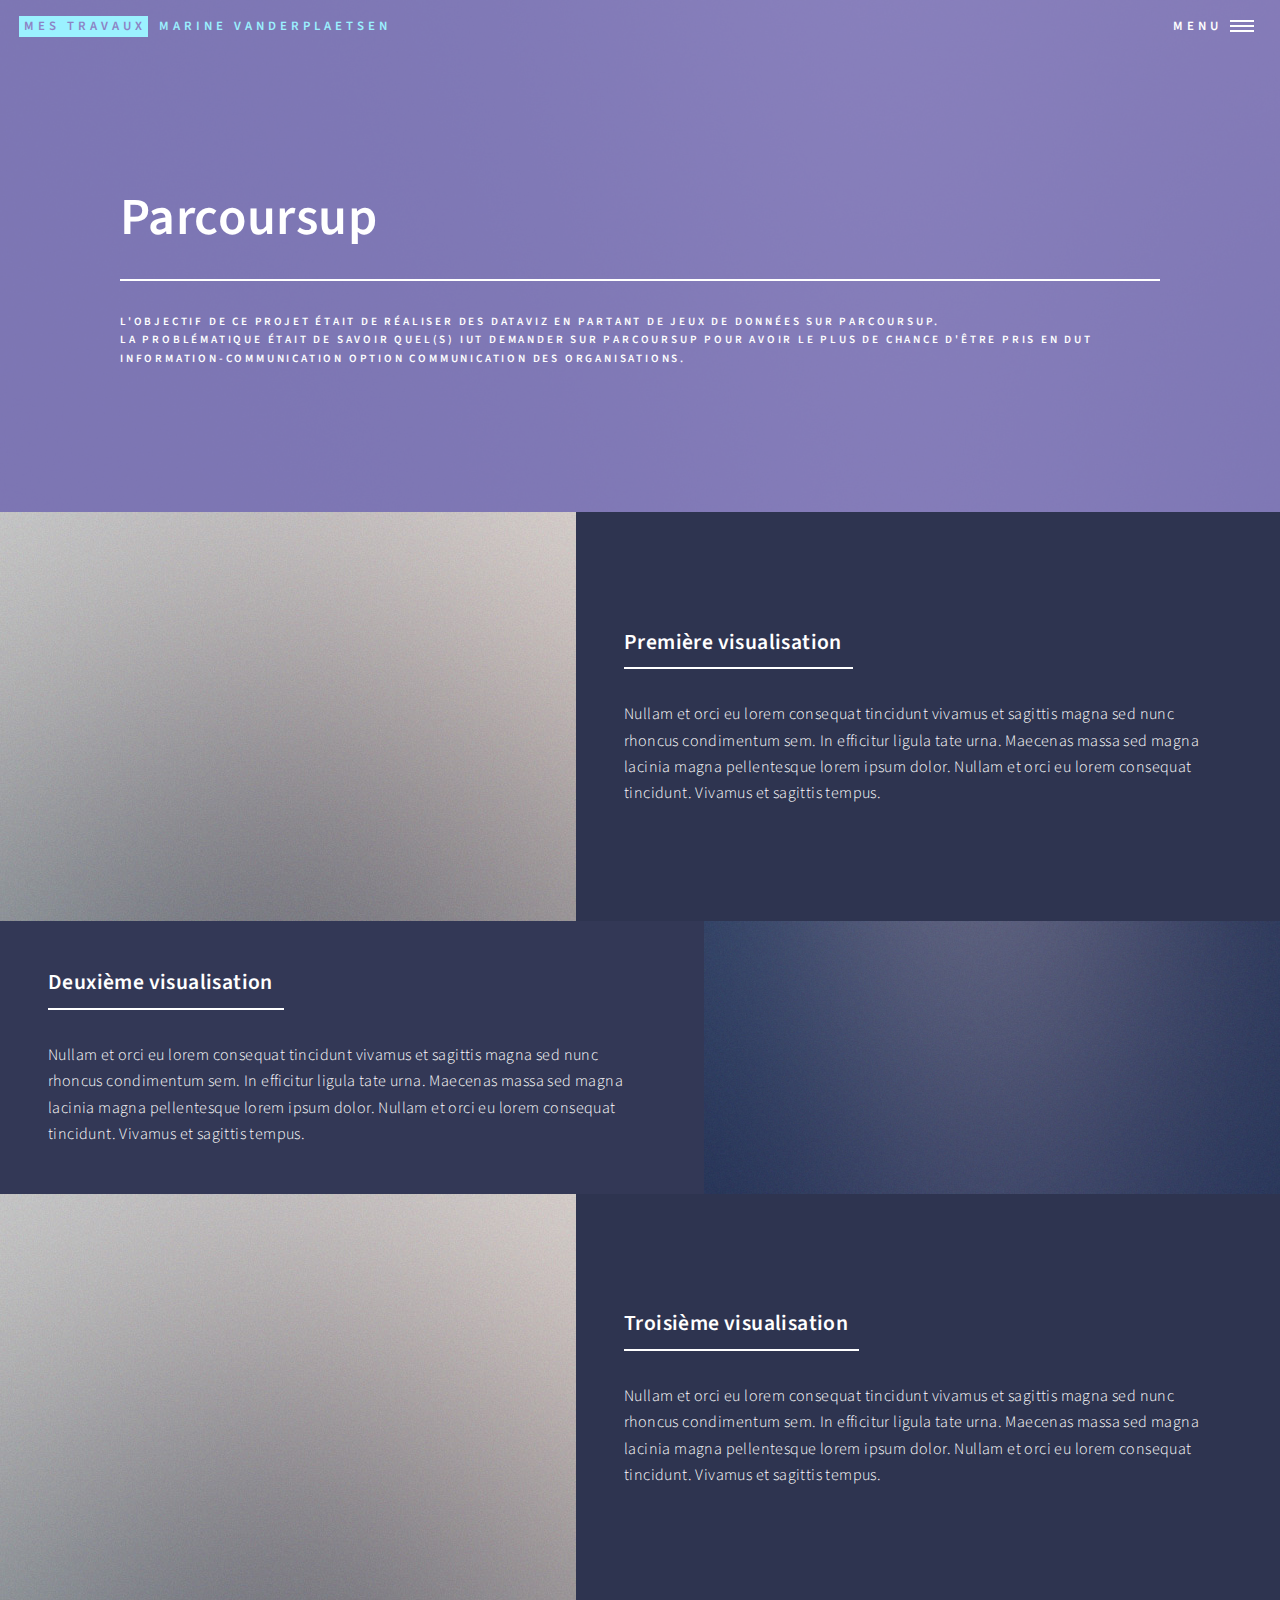
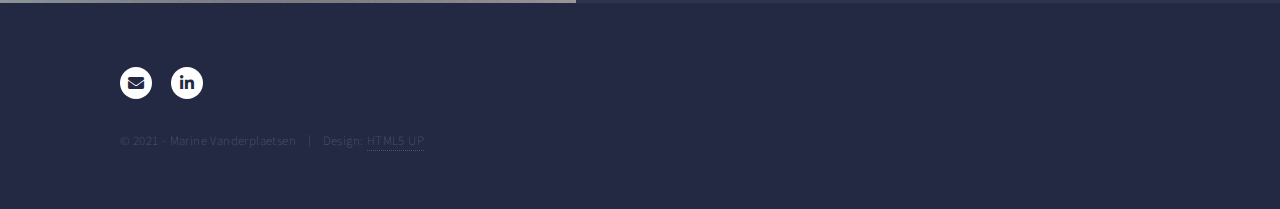
==== parcoursup.html @ 6b4192a2 "Add files via upload" ====
<!DOCTYPE HTML>
<!--
	Forty by HTML5 UP
	html5up.net | @ajlkn
	Free for personal and commercial use under the CCA 3.0 license (html5up.net/license)
-->
<html>
	<head>
		<title>Parcoursup</title>
		<meta charset="utf-8" />
		<meta name="viewport" content="width=device-width, initial-scale=1, user-scalable=no" />
		<link rel="stylesheet" href="assets/css/main.css" />
		<noscript><link rel="stylesheet" href="assets/css/noscript.css" /></noscript>
	</head>
	<body class="is-preload">

		<!-- Wrapper -->
			<div id="wrapper">

				<!-- Header -->
				<!-- Note: The "styleN" class below should match that of the banner element. -->
					<header id="header" class="alt style2">
						<a href="index.html" class="logo"><strong>MES TRAVAUX</strong> <span>Marine Vanderplaetsen</span></a>
						<nav>
							<a href="#menu">Menu</a>
						</nav>
					</header>

				<!-- Menu -->
					<nav id="menu">
						<ul class="links">
							<li><a href="index.html">Accueil</a></li>
							<li><a href="topfive.html">Top 5</a></li>
							<li><a href="quartet.html">Quartet</a></li>
							<li><a href="timeline.html">Timeline</a></li>
                            <li><a href="photoviz.html">Photoviz</a></li>
                            <li><a href="parcoursup.html">Parcoursup</a></li>
						</ul>
						
					</nav>

				<!-- Banner -->
				<!-- Note: The "styleN" class below should match that of the header element. -->
					<section id="banner" class="style2">
						<div class="inner">
							<span class="image">
								<img src="images/pic07.jpg" alt="" />
							</span>
							<header class="major">
								<h1>Parcoursup</h1>
							</header>
							<div class="content">
								<p>L'objectif de ce projet était de réaliser des dataviz en partant de jeux de données sur Parcoursup.<br />
								La problématique était de savoir quel(s) IUT demander sur Parcoursup pour avoir le plus de chance d'être pris en DUT information-communication option communication des organisations.</p>
							</div>
						</div>
					</section>

				<!-- Main -->
					<div id="main">



						<!-- Two -->
							<section id="two" class="spotlights">
								<section>
									<a href="topfivefirst.html" class="image">
										<img src="images/pic01.jpg" alt="" data-position="center center" />
									</a>
									<div class="content">
										<div class="inner">
											<header class="major">
												<h3>Première visualisation</h3>
											</header>
											<p>Nullam et orci eu lorem consequat tincidunt vivamus et sagittis magna sed nunc rhoncus condimentum sem. In efficitur ligula tate urna. Maecenas massa sed magna lacinia magna pellentesque lorem ipsum dolor. Nullam et orci eu lorem consequat tincidunt. Vivamus et sagittis tempus.</p>
											
										</div>
									</div>
								</section>
								<section>
									<a href="topfivesecond.html" class="image">
										<img src="images/pic02.jpg" alt="" data-position="top center" />
									</a>
									<div class="content">
										<div class="inner">
											<header class="major">
												<h3>Deuxième visualisation</h3>
											</header>
											<p>Nullam et orci eu lorem consequat tincidunt vivamus et sagittis magna sed nunc rhoncus condimentum sem. In efficitur ligula tate urna. Maecenas massa sed magna lacinia magna pellentesque lorem ipsum dolor. Nullam et orci eu lorem consequat tincidunt. Vivamus et sagittis tempus.</p>
											
										</div>
									</div>
								</section>
                                
                                <section>
									<a href="topfivefirst.html" class="image">
										<img src="images/pic01.jpg" alt="" data-position="center center" />
									</a>
									<div class="content">
										<div class="inner">
											<header class="major">
												<h3>Troisième visualisation</h3>
											</header>
											<p>Nullam et orci eu lorem consequat tincidunt vivamus et sagittis magna sed nunc rhoncus condimentum sem. In efficitur ligula tate urna. Maecenas massa sed magna lacinia magna pellentesque lorem ipsum dolor. Nullam et orci eu lorem consequat tincidunt. Vivamus et sagittis tempus.</p>
											
										</div>
									</div>
								</section>
								
							</section>

						

					</div>


				<!-- Footer -->
					<footer id="footer">
						<div class="inner">
							<ul class="icons">

                                <li><a href="mailto:marinevdp@orange.fr" target="_blank" class="icon solid alt fa-envelope"><span class="label">Mail</span></a></li>
								<li><a href="https://www.linkedin.com/in/marine-vanderplaetsen/" target="_blank" class="icon brands alt fa-linkedin-in"><span class="label">LinkedIn</span></a></li>
							</ul>
							<ul class="copyright">
								<li>&copy; 2021 - Marine Vanderplaetsen </li><li>Design: <a href="https://html5up.net" target="_blank">HTML5 UP</a></li>
							</ul>
                            
						</div>
					</footer>

			</div>

		<!-- Scripts -->
			<script src="assets/js/jquery.min.js"></script>
			<script src="assets/js/jquery.scrolly.min.js"></script>
			<script src="assets/js/jquery.scrollex.min.js"></script>
			<script src="assets/js/browser.min.js"></script>
			<script src="assets/js/breakpoints.min.js"></script>
			<script src="assets/js/util.js"></script>
			<script src="assets/js/main.js"></script>

	</body>
</html>
---- assets/css/main.css ----
@import url(fontawesome-all.min.css);
@import url("https://fonts.googleapis.com/css?family=Source+Sans+Pro:300,300italic,600,600italic");

/*
	Forty by HTML5 UP
	html5up.net | @ajlkn
	Free for personal and commercial use under the CCA 3.0 license (html5up.net/license)
*/

html, body, div, span, applet, object,
iframe, h1, h2, h3, h4, h5, h6, p, blockquote,
pre, a, abbr, acronym, address, big, cite,
code, del, dfn, em, img, ins, kbd, q, s, samp,
small, strike, strong, sub, sup, tt, var, b,
u, i, center, dl, dt, dd, ol, ul, li, fieldset,
form, label, legend, table, caption, tbody,
tfoot, thead, tr, th, td, article, aside,
canvas, details, embed, figure, figcaption,
footer, header, hgroup, menu, nav, output, ruby,
section, summary, time, mark, audio, video {
	margin: 0;
	padding: 0;
	border: 0;
	font-size: 100%;
	font: inherit;
	vertical-align: baseline;}

article, aside, details, figcaption, figure,
footer, header, hgroup, menu, nav, section {
	display: block;}

body {
	line-height: 1;
}

ol, ul {
	list-style: none;
}

blockquote, q {
	quotes: none;
}

	blockquote:before, blockquote:after, q:before, q:after {
		content: '';
		content: none;
	}

table {
	border-collapse: collapse;
	border-spacing: 0;
}

body {
	-webkit-text-size-adjust: none;
}

mark {
	background-color: transparent;
	color: inherit;
}

input::-moz-focus-inner {
	border: 0;
	padding: 0;
}

input, select, textarea {
	-moz-appearance: none;
	-webkit-appearance: none;
	-ms-appearance: none;
	appearance: none;
}

/* Basic */

	@-ms-viewport {
		width: device-width;
	}

	body {
		-ms-overflow-style: scrollbar;
	}

	@media screen and (max-width: 480px) {

		html, body {
			min-width: 320px;
		}

	}

	html {
		box-sizing: border-box;
	}

	*, *:before, *:after {
		box-sizing: inherit;
	}

	body {
		background: #242943;
	}

		body.is-preload *, body.is-preload *:before, body.is-preload *:after {
			-moz-animation: none !important;
			-webkit-animation: none !important;
			-ms-animation: none !important;
			animation: none !important;
			-moz-transition: none !important;
			-webkit-transition: none !important;
			-ms-transition: none !important;
			transition: none !important;
		}

/* Type */

	body, input, select, textarea {
		color: #ffffff;
		font-family: "Source Sans Pro", Helvetica, sans-serif;
		font-size: 17pt;
		font-weight: 300;
		letter-spacing: 0.025em;
		line-height: 1.65;
	}

		@media screen and (max-width: 1680px) {

			body, input, select, textarea {
				font-size: 14pt;
			}

		}

		@media screen and (max-width: 1280px) {

			body, input, select, textarea {
				font-size: 12pt;
			}

		}

		@media screen and (max-width: 360px) {

			body, input, select, textarea {
				font-size: 11pt;
			}

		}

	a {
		-moz-transition: color 0.2s ease-in-out, border-bottom-color 0.2s ease-in-out;
		-webkit-transition: color 0.2s ease-in-out, border-bottom-color 0.2s ease-in-out;
		-ms-transition: color 0.2s ease-in-out, border-bottom-color 0.2s ease-in-out;
		transition: color 0.2s ease-in-out, border-bottom-color 0.2s ease-in-out;
		border-bottom: dotted 1px;
		color: inherit;
		text-decoration: none;
	}

		a:hover {
			border-bottom-color: transparent;
			color: #9bf1ff !important;
		}

		a:active {
			color: #53e3fb !important;
		}

	strong, b {
		color: #ffffff;
		font-weight: 600;
	}

	em, i {
		font-style: italic;
	}

	p {
		margin: 0 0 2em 0;
	}

	h1, h2, h3, h4, h5, h6 {
		color: #ffffff;
		font-weight: 600;
		line-height: 1.65;
		margin: 0 0 1em 0;
	}

		h1 a, h2 a, h3 a, h4 a, h5 a, h6 a {
			color: inherit;
			border-bottom: 0;
		}

	h1 {
		font-size: 2.5em;
	}

	h2 {
		font-size: 1.75em;
	}

	h3 {
		font-size: 1.35em;
	}

	h4 {
		font-size: 1.1em;
	}

	h5 {
		font-size: 0.9em;
	}

	h6 {
		font-size: 0.7em;
	}

	@media screen and (max-width: 736px) {

		h1 {
			font-size: 2em;
		}

		h2 {
			font-size: 1.5em;
		}

		h3 {
			font-size: 1.25em;
		}

	}

	sub {
		font-size: 0.8em;
		position: relative;
		top: 0.5em;
	}

	sup {
		font-size: 0.8em;
		position: relative;
		top: -0.5em;
	}

	blockquote {
		border-left: solid 4px rgba(212, 212, 255, 0.1);
		font-style: italic;
		margin: 0 0 2em 0;
		padding: 0.5em 0 0.5em 2em;
	}

	code {
		background: rgba(212, 212, 255, 0.035);
		font-family: "Courier New", monospace;
		font-size: 0.9em;
		margin: 0 0.25em;
		padding: 0.25em 0.65em;
	}

	pre {
		-webkit-overflow-scrolling: touch;
		font-family: "Courier New", monospace;
		font-size: 0.9em;
		margin: 0 0 2em 0;
	}

		pre code {
			display: block;
			line-height: 1.75;
			padding: 1em 1.5em;
			overflow-x: auto;
		}

	hr {
		border: 0;
		border-bottom: solid 1px rgba(212, 212, 255, 0.1);
		margin: 2em 0;
	}

		hr.major {
			margin: 3em 0;
		}

	.align-left {
		text-align: left;
	}

	.align-center {
		text-align: center;
	}

	.align-right {
		text-align: right;
	}

/* Row */

	.row {
		display: flex;
		flex-wrap: wrap;
		box-sizing: border-box;
		align-items: stretch;
	}

		.row > * {
			box-sizing: border-box;
		}

		.row.gtr-uniform > * > :last-child {
			margin-bottom: 0;
		}

		.row.aln-left {
			justify-content: flex-start;
		}

		.row.aln-center {
			justify-content: center;
		}

		.row.aln-right {
			justify-content: flex-end;
		}

		.row.aln-top {
			align-items: flex-start;
		}

		.row.aln-middle {
			align-items: center;
		}

		.row.aln-bottom {
			align-items: flex-end;
		}

		.row > .imp {
			order: -1;
		}

		.row > .col-1 {
			width: 8.33333%;
		}

		.row > .off-1 {
			margin-left: 8.33333%;
		}

		.row > .col-2 {
			width: 16.66667%;
		}

		.row > .off-2 {
			margin-left: 16.66667%;
		}

		.row > .col-3 {
			width: 25%;
		}

		.row > .off-3 {
			margin-left: 25%;
		}

		.row > .col-4 {
			width: 33.33333%;
		}

		.row > .off-4 {
			margin-left: 33.33333%;
		}

		.row > .col-5 {
			width: 41.66667%;
		}

		.row > .off-5 {
			margin-left: 41.66667%;
		}

		.row > .col-6 {
			width: 50%;
		}

		.row > .off-6 {
			margin-left: 50%;
		}

		.row > .col-7 {
			width: 58.33333%;
		}

		.row > .off-7 {
			margin-left: 58.33333%;
		}

		.row > .col-8 {
			width: 66.66667%;
		}

		.row > .off-8 {
			margin-left: 66.66667%;
		}

		.row > .col-9 {
			width: 75%;
		}

		.row > .off-9 {
			margin-left: 75%;
		}

		.row > .col-10 {
			width: 83.33333%;
		}

		.row > .off-10 {
			margin-left: 83.33333%;
		}

		.row > .col-11 {
			width: 91.66667%;
		}

		.row > .off-11 {
			margin-left: 91.66667%;
		}

		.row > .col-12 {
			width: 100%;
		}

		.row > .off-12 {
			margin-left: 100%;
		}

		.row.gtr-0 {
			margin-top: 0;
			margin-left: 0em;
		}

			.row.gtr-0 > * {
				padding: 0 0 0 0em;
			}

			.row.gtr-0.gtr-uniform {
				margin-top: 0em;
			}

				.row.gtr-0.gtr-uniform > * {
					padding-top: 0em;
				}

		.row.gtr-25 {
			margin-top: 0;
			margin-left: -0.5em;
		}

			.row.gtr-25 > * {
				padding: 0 0 0 0.5em;
			}

			.row.gtr-25.gtr-uniform {
				margin-top: -0.5em;
			}

				.row.gtr-25.gtr-uniform > * {
					padding-top: 0.5em;
				}

		.row.gtr-50 {
			margin-top: 0;
			margin-left: -1em;
		}

			.row.gtr-50 > * {
				padding: 0 0 0 1em;
			}

			.row.gtr-50.gtr-uniform {
				margin-top: -1em;
			}

				.row.gtr-50.gtr-uniform > * {
					padding-top: 1em;
				}

		.row {
			margin-top: 0;
			margin-left: -2em;
		}

			.row > * {
				padding: 0 0 0 2em;
			}

			.row.gtr-uniform {
				margin-top: -2em;
			}

				.row.gtr-uniform > * {
					padding-top: 2em;
				}

		.row.gtr-150 {
			margin-top: 0;
			margin-left: -3em;
		}

			.row.gtr-150 > * {
				padding: 0 0 0 3em;
			}

			.row.gtr-150.gtr-uniform {
				margin-top: -3em;
			}

				.row.gtr-150.gtr-uniform > * {
					padding-top: 3em;
				}

		.row.gtr-200 {
			margin-top: 0;
			margin-left: -4em;
		}

			.row.gtr-200 > * {
				padding: 0 0 0 4em;
			}

			.row.gtr-200.gtr-uniform {
				margin-top: -4em;
			}

				.row.gtr-200.gtr-uniform > * {
					padding-top: 4em;
				}

		@media screen and (max-width: 1680px) {

			.row {
				display: flex;
				flex-wrap: wrap;
				box-sizing: border-box;
				align-items: stretch;
			}

				.row > * {
					box-sizing: border-box;
				}

				.row.gtr-uniform > * > :last-child {
					margin-bottom: 0;
				}

				.row.aln-left {
					justify-content: flex-start;
				}

				.row.aln-center {
					justify-content: center;
				}

				.row.aln-right {
					justify-content: flex-end;
				}

				.row.aln-top {
					align-items: flex-start;
				}

				.row.aln-middle {
					align-items: center;
				}

				.row.aln-bottom {
					align-items: flex-end;
				}

				.row > .imp-xlarge {
					order: -1;
				}

				.row > .col-1-xlarge {
					width: 8.33333%;
				}

				.row > .off-1-xlarge {
					margin-left: 8.33333%;
				}

				.row > .col-2-xlarge {
					width: 16.66667%;
				}

				.row > .off-2-xlarge {
					margin-left: 16.66667%;
				}

				.row > .col-3-xlarge {
					width: 25%;
				}

				.row > .off-3-xlarge {
					margin-left: 25%;
				}

				.row > .col-4-xlarge {
					width: 33.33333%;
				}

				.row > .off-4-xlarge {
					margin-left: 33.33333%;
				}

				.row > .col-5-xlarge {
					width: 41.66667%;
				}

				.row > .off-5-xlarge {
					margin-left: 41.66667%;
				}

				.row > .col-6-xlarge {
					width: 50%;
				}

				.row > .off-6-xlarge {
					margin-left: 50%;
				}

				.row > .col-7-xlarge {
					width: 58.33333%;
				}

				.row > .off-7-xlarge {
					margin-left: 58.33333%;
				}

				.row > .col-8-xlarge {
					width: 66.66667%;
				}

				.row > .off-8-xlarge {
					margin-left: 66.66667%;
				}

				.row > .col-9-xlarge {
					width: 75%;
				}

				.row > .off-9-xlarge {
					margin-left: 75%;
				}

				.row > .col-10-xlarge {
					width: 83.33333%;
				}

				.row > .off-10-xlarge {
					margin-left: 83.33333%;
				}

				.row > .col-11-xlarge {
					width: 91.66667%;
				}

				.row > .off-11-xlarge {
					margin-left: 91.66667%;
				}

				.row > .col-12-xlarge {
					width: 100%;
				}

				.row > .off-12-xlarge {
					margin-left: 100%;
				}

				.row.gtr-0 {
					margin-top: 0;
					margin-left: 0em;
				}

					.row.gtr-0 > * {
						padding: 0 0 0 0em;
					}

					.row.gtr-0.gtr-uniform {
						margin-top: 0em;
					}

						.row.gtr-0.gtr-uniform > * {
							padding-top: 0em;
						}

				.row.gtr-25 {
					margin-top: 0;
					margin-left: -0.5em;
				}

					.row.gtr-25 > * {
						padding: 0 0 0 0.5em;
					}

					.row.gtr-25.gtr-uniform {
						margin-top: -0.5em;
					}

						.row.gtr-25.gtr-uniform > * {
							padding-top: 0.5em;
						}

				.row.gtr-50 {
					margin-top: 0;
					margin-left: -1em;
				}

					.row.gtr-50 > * {
						padding: 0 0 0 1em;
					}

					.row.gtr-50.gtr-uniform {
						margin-top: -1em;
					}

						.row.gtr-50.gtr-uniform > * {
							padding-top: 1em;
						}

				.row {
					margin-top: 0;
					margin-left: -2em;
				}

					.row > * {
						padding: 0 0 0 2em;
					}

					.row.gtr-uniform {
						margin-top: -2em;
					}

						.row.gtr-uniform > * {
							padding-top: 2em;
						}

				.row.gtr-150 {
					margin-top: 0;
					margin-left: -3em;
				}

					.row.gtr-150 > * {
						padding: 0 0 0 3em;
					}

					.row.gtr-150.gtr-uniform {
						margin-top: -3em;
					}

						.row.gtr-150.gtr-uniform > * {
							padding-top: 3em;
						}

				.row.gtr-200 {
					margin-top: 0;
					margin-left: -4em;
				}

					.row.gtr-200 > * {
						padding: 0 0 0 4em;
					}

					.row.gtr-200.gtr-uniform {
						margin-top: -4em;
					}

						.row.gtr-200.gtr-uniform > * {
							padding-top: 4em;
						}

		}

		@media screen and (max-width: 1280px) {

			.row {
				display: flex;
				flex-wrap: wrap;
				box-sizing: border-box;
				align-items: stretch;
			}

				.row > * {
					box-sizing: border-box;
				}

				.row.gtr-uniform > * > :last-child {
					margin-bottom: 0;
				}

				.row.aln-left {
					justify-content: flex-start;
				}

				.row.aln-center {
					justify-content: center;
				}

				.row.aln-right {
					justify-content: flex-end;
				}

				.row.aln-top {
					align-items: flex-start;
				}

				.row.aln-middle {
					align-items: center;
				}

				.row.aln-bottom {
					align-items: flex-end;
				}

				.row > .imp-large {
					order: -1;
				}

				.row > .col-1-large {
					width: 8.33333%;
				}

				.row > .off-1-large {
					margin-left: 8.33333%;
				}

				.row > .col-2-large {
					width: 16.66667%;
				}

				.row > .off-2-large {
					margin-left: 16.66667%;
				}

				.row > .col-3-large {
					width: 25%;
				}

				.row > .off-3-large {
					margin-left: 25%;
				}

				.row > .col-4-large {
					width: 33.33333%;
				}

				.row > .off-4-large {
					margin-left: 33.33333%;
				}

				.row > .col-5-large {
					width: 41.66667%;
				}

				.row > .off-5-large {
					margin-left: 41.66667%;
				}

				.row > .col-6-large {
					width: 50%;
				}

				.row > .off-6-large {
					margin-left: 50%;
				}

				.row > .col-7-large {
					width: 58.33333%;
				}

				.row > .off-7-large {
					margin-left: 58.33333%;
				}

				.row > .col-8-large {
					width: 66.66667%;
				}

				.row > .off-8-large {
					margin-left: 66.66667%;
				}

				.row > .col-9-large {
					width: 75%;
				}

				.row > .off-9-large {
					margin-left: 75%;
				}

				.row > .col-10-large {
					width: 83.33333%;
				}

				.row > .off-10-large {
					margin-left: 83.33333%;
				}

				.row > .col-11-large {
					width: 91.66667%;
				}

				.row > .off-11-large {
					margin-left: 91.66667%;
				}

				.row > .col-12-large {
					width: 100%;
				}

				.row > .off-12-large {
					margin-left: 100%;
				}

				.row.gtr-0 {
					margin-top: 0;
					margin-left: 0em;
				}

					.row.gtr-0 > * {
						padding: 0 0 0 0em;
					}

					.row.gtr-0.gtr-uniform {
						margin-top: 0em;
					}

						.row.gtr-0.gtr-uniform > * {
							padding-top: 0em;
						}

				.row.gtr-25 {
					margin-top: 0;
					margin-left: -0.375em;
				}

					.row.gtr-25 > * {
						padding: 0 0 0 0.375em;
					}

					.row.gtr-25.gtr-uniform {
						margin-top: -0.375em;
					}

						.row.gtr-25.gtr-uniform > * {
							padding-top: 0.375em;
						}

				.row.gtr-50 {
					margin-top: 0;
					margin-left: -0.75em;
				}

					.row.gtr-50 > * {
						padding: 0 0 0 0.75em;
					}

					.row.gtr-50.gtr-uniform {
						margin-top: -0.75em;
					}

						.row.gtr-50.gtr-uniform > * {
							padding-top: 0.75em;
						}

				.row {
					margin-top: 0;
					margin-left: -1.5em;
				}

					.row > * {
						padding: 0 0 0 1.5em;
					}

					.row.gtr-uniform {
						margin-top: -1.5em;
					}

						.row.gtr-uniform > * {
							padding-top: 1.5em;
						}

				.row.gtr-150 {
					margin-top: 0;
					margin-left: -2.25em;
				}

					.row.gtr-150 > * {
						padding: 0 0 0 2.25em;
					}

					.row.gtr-150.gtr-uniform {
						margin-top: -2.25em;
					}

						.row.gtr-150.gtr-uniform > * {
							padding-top: 2.25em;
						}

				.row.gtr-200 {
					margin-top: 0;
					margin-left: -3em;
				}

					.row.gtr-200 > * {
						padding: 0 0 0 3em;
					}

					.row.gtr-200.gtr-uniform {
						margin-top: -3em;
					}

						.row.gtr-200.gtr-uniform > * {
							padding-top: 3em;
						}

		}

		@media screen and (max-width: 980px) {

			.row {
				display: flex;
				flex-wrap: wrap;
				box-sizing: border-box;
				align-items: stretch;
			}

				.row > * {
					box-sizing: border-box;
				}

				.row.gtr-uniform > * > :last-child {
					margin-bottom: 0;
				}

				.row.aln-left {
					justify-content: flex-start;
				}

				.row.aln-center {
					justify-content: center;
				}

				.row.aln-right {
					justify-content: flex-end;
				}

				.row.aln-top {
					align-items: flex-start;
				}

				.row.aln-middle {
					align-items: center;
				}

				.row.aln-bottom {
					align-items: flex-end;
				}

				.row > .imp-medium {
					order: -1;
				}

				.row > .col-1-medium {
					width: 8.33333%;
				}

				.row > .off-1-medium {
					margin-left: 8.33333%;
				}

				.row > .col-2-medium {
					width: 16.66667%;
				}

				.row > .off-2-medium {
					margin-left: 16.66667%;
				}

				.row > .col-3-medium {
					width: 25%;
				}

				.row > .off-3-medium {
					margin-left: 25%;
				}

				.row > .col-4-medium {
					width: 33.33333%;
				}

				.row > .off-4-medium {
					margin-left: 33.33333%;
				}

				.row > .col-5-medium {
					width: 41.66667%;
				}

				.row > .off-5-medium {
					margin-left: 41.66667%;
				}

				.row > .col-6-medium {
					width: 50%;
				}

				.row > .off-6-medium {
					margin-left: 50%;
				}

				.row > .col-7-medium {
					width: 58.33333%;
				}

				.row > .off-7-medium {
					margin-left: 58.33333%;
				}

				.row > .col-8-medium {
					width: 66.66667%;
				}

				.row > .off-8-medium {
					margin-left: 66.66667%;
				}

				.row > .col-9-medium {
					width: 75%;
				}

				.row > .off-9-medium {
					margin-left: 75%;
				}

				.row > .col-10-medium {
					width: 83.33333%;
				}

				.row > .off-10-medium {
					margin-left: 83.33333%;
				}

				.row > .col-11-medium {
					width: 91.66667%;
				}

				.row > .off-11-medium {
					margin-left: 91.66667%;
				}

				.row > .col-12-medium {
					width: 100%;
				}

				.row > .off-12-medium {
					margin-left: 100%;
				}

				.row.gtr-0 {
					margin-top: 0;
					margin-left: 0em;
				}

					.row.gtr-0 > * {
						padding: 0 0 0 0em;
					}

					.row.gtr-0.gtr-uniform {
						margin-top: 0em;
					}

						.row.gtr-0.gtr-uniform > * {
							padding-top: 0em;
						}

				.row.gtr-25 {
					margin-top: 0;
					margin-left: -0.375em;
				}

					.row.gtr-25 > * {
						padding: 0 0 0 0.375em;
					}

					.row.gtr-25.gtr-uniform {
						margin-top: -0.375em;
					}

						.row.gtr-25.gtr-uniform > * {
							padding-top: 0.375em;
						}

				.row.gtr-50 {
					margin-top: 0;
					margin-left: -0.75em;
				}

					.row.gtr-50 > * {
						padding: 0 0 0 0.75em;
					}

					.row.gtr-50.gtr-uniform {
						margin-top: -0.75em;
					}

						.row.gtr-50.gtr-uniform > * {
							padding-top: 0.75em;
						}

				.row {
					margin-top: 0;
					margin-left: -1.5em;
				}

					.row > * {
						padding: 0 0 0 1.5em;
					}

					.row.gtr-uniform {
						margin-top: -1.5em;
					}

						.row.gtr-uniform > * {
							padding-top: 1.5em;
						}

				.row.gtr-150 {
					margin-top: 0;
					margin-left: -2.25em;
				}

					.row.gtr-150 > * {
						padding: 0 0 0 2.25em;
					}

					.row.gtr-150.gtr-uniform {
						margin-top: -2.25em;
					}

						.row.gtr-150.gtr-uniform > * {
							padding-top: 2.25em;
						}

				.row.gtr-200 {
					margin-top: 0;
					margin-left: -3em;
				}

					.row.gtr-200 > * {
						padding: 0 0 0 3em;
					}

					.row.gtr-200.gtr-uniform {
						margin-top: -3em;
					}

						.row.gtr-200.gtr-uniform > * {
							padding-top: 3em;
						}

		}

		@media screen and (max-width: 736px) {

			.row {
				display: flex;
				flex-wrap: wrap;
				box-sizing: border-box;
				align-items: stretch;
			}

				.row > * {
					box-sizing: border-box;
				}

				.row.gtr-uniform > * > :last-child {
					margin-bottom: 0;
				}

				.row.aln-left {
					justify-content: flex-start;
				}

				.row.aln-center {
					justify-content: center;
				}

				.row.aln-right {
					justify-content: flex-end;
				}

				.row.aln-top {
					align-items: flex-start;
				}

				.row.aln-middle {
					align-items: center;
				}

				.row.aln-bottom {
					align-items: flex-end;
				}

				.row > .imp-small {
					order: -1;
				}

				.row > .col-1-small {
					width: 8.33333%;
				}

				.row > .off-1-small {
					margin-left: 8.33333%;
				}

				.row > .col-2-small {
					width: 16.66667%;
				}

				.row > .off-2-small {
					margin-left: 16.66667%;
				}

				.row > .col-3-small {
					width: 25%;
				}

				.row > .off-3-small {
					margin-left: 25%;
				}

				.row > .col-4-small {
					width: 33.33333%;
				}

				.row > .off-4-small {
					margin-left: 33.33333%;
				}

				.row > .col-5-small {
					width: 41.66667%;
				}

				.row > .off-5-small {
					margin-left: 41.66667%;
				}

				.row > .col-6-small {
					width: 50%;
				}

				.row > .off-6-small {
					margin-left: 50%;
				}

				.row > .col-7-small {
					width: 58.33333%;
				}

				.row > .off-7-small {
					margin-left: 58.33333%;
				}

				.row > .col-8-small {
					width: 66.66667%;
				}

				.row > .off-8-small {
					margin-left: 66.66667%;
				}

				.row > .col-9-small {
					width: 75%;
				}

				.row > .off-9-small {
					margin-left: 75%;
				}

				.row > .col-10-small {
					width: 83.33333%;
				}

				.row > .off-10-small {
					margin-left: 83.33333%;
				}

				.row > .col-11-small {
					width: 91.66667%;
				}

				.row > .off-11-small {
					margin-left: 91.66667%;
				}

				.row > .col-12-small {
					width: 100%;
				}

				.row > .off-12-small {
					margin-left: 100%;
				}

				.row.gtr-0 {
					margin-top: 0;
					margin-left: 0em;
				}

					.row.gtr-0 > * {
						padding: 0 0 0 0em;
					}

					.row.gtr-0.gtr-uniform {
						margin-top: 0em;
					}

						.row.gtr-0.gtr-uniform > * {
							padding-top: 0em;
						}

				.row.gtr-25 {
					margin-top: 0;
					margin-left: -0.3125em;
				}

					.row.gtr-25 > * {
						padding: 0 0 0 0.3125em;
					}

					.row.gtr-25.gtr-uniform {
						margin-top: -0.3125em;
					}

						.row.gtr-25.gtr-uniform > * {
							padding-top: 0.3125em;
						}

				.row.gtr-50 {
					margin-top: 0;
					margin-left: -0.625em;
				}

					.row.gtr-50 > * {
						padding: 0 0 0 0.625em;
					}

					.row.gtr-50.gtr-uniform {
						margin-top: -0.625em;
					}

						.row.gtr-50.gtr-uniform > * {
							padding-top: 0.625em;
						}

				.row {
					margin-top: 0;
					margin-left: -1.25em;
				}

					.row > * {
						padding: 0 0 0 1.25em;
					}

					.row.gtr-uniform {
						margin-top: -1.25em;
					}

						.row.gtr-uniform > * {
							padding-top: 1.25em;
						}

				.row.gtr-150 {
					margin-top: 0;
					margin-left: -1.875em;
				}

					.row.gtr-150 > * {
						padding: 0 0 0 1.875em;
					}

					.row.gtr-150.gtr-uniform {
						margin-top: -1.875em;
					}

						.row.gtr-150.gtr-uniform > * {
							padding-top: 1.875em;
						}

				.row.gtr-200 {
					margin-top: 0;
					margin-left: -2.5em;
				}

					.row.gtr-200 > * {
						padding: 0 0 0 2.5em;
					}

					.row.gtr-200.gtr-uniform {
						margin-top: -2.5em;
					}

						.row.gtr-200.gtr-uniform > * {
							padding-top: 2.5em;
						}

		}

		@media screen and (max-width: 480px) {

			.row {
				display: flex;
				flex-wrap: wrap;
				box-sizing: border-box;
				align-items: stretch;
			}

				.row > * {
					box-sizing: border-box;
				}

				.row.gtr-uniform > * > :last-child {
					margin-bottom: 0;
				}

				.row.aln-left {
					justify-content: flex-start;
				}

				.row.aln-center {
					justify-content: center;
				}

				.row.aln-right {
					justify-content: flex-end;
				}

				.row.aln-top {
					align-items: flex-start;
				}

				.row.aln-middle {
					align-items: center;
				}

				.row.aln-bottom {
					align-items: flex-end;
				}

				.row > .imp-xsmall {
					order: -1;
				}

				.row > .col-1-xsmall {
					width: 8.33333%;
				}

				.row > .off-1-xsmall {
					margin-left: 8.33333%;
				}

				.row > .col-2-xsmall {
					width: 16.66667%;
				}

				.row > .off-2-xsmall {
					margin-left: 16.66667%;
				}

				.row > .col-3-xsmall {
					width: 25%;
				}

				.row > .off-3-xsmall {
					margin-left: 25%;
				}

				.row > .col-4-xsmall {
					width: 33.33333%;
				}

				.row > .off-4-xsmall {
					margin-left: 33.33333%;
				}

				.row > .col-5-xsmall {
					width: 41.66667%;
				}

				.row > .off-5-xsmall {
					margin-left: 41.66667%;
				}

				.row > .col-6-xsmall {
					width: 50%;
				}

				.row > .off-6-xsmall {
					margin-left: 50%;
				}

				.row > .col-7-xsmall {
					width: 58.33333%;
				}

				.row > .off-7-xsmall {
					margin-left: 58.33333%;
				}

				.row > .col-8-xsmall {
					width: 66.66667%;
				}

				.row > .off-8-xsmall {
					margin-left: 66.66667%;
				}

				.row > .col-9-xsmall {
					width: 75%;
				}

				.row > .off-9-xsmall {
					margin-left: 75%;
				}

				.row > .col-10-xsmall {
					width: 83.33333%;
				}

				.row > .off-10-xsmall {
					margin-left: 83.33333%;
				}

				.row > .col-11-xsmall {
					width: 91.66667%;
				}

				.row > .off-11-xsmall {
					margin-left: 91.66667%;
				}

				.row > .col-12-xsmall {
					width: 100%;
				}

				.row > .off-12-xsmall {
					margin-left: 100%;
				}

				.row.gtr-0 {
					margin-top: 0;
					margin-left: 0em;
				}

					.row.gtr-0 > * {
						padding: 0 0 0 0em;
					}

					.row.gtr-0.gtr-uniform {
						margin-top: 0em;
					}

						.row.gtr-0.gtr-uniform > * {
							padding-top: 0em;
						}

				.row.gtr-25 {
					margin-top: 0;
					margin-left: -0.3125em;
				}

					.row.gtr-25 > * {
						padding: 0 0 0 0.3125em;
					}

					.row.gtr-25.gtr-uniform {
						margin-top: -0.3125em;
					}

						.row.gtr-25.gtr-uniform > * {
							padding-top: 0.3125em;
						}

				.row.gtr-50 {
					margin-top: 0;
					margin-left: -0.625em;
				}

					.row.gtr-50 > * {
						padding: 0 0 0 0.625em;
					}

					.row.gtr-50.gtr-uniform {
						margin-top: -0.625em;
					}

						.row.gtr-50.gtr-uniform > * {
							padding-top: 0.625em;
						}

				.row {
					margin-top: 0;
					margin-left: -1.25em;
				}

					.row > * {
						padding: 0 0 0 1.25em;
					}

					.row.gtr-uniform {
						margin-top: -1.25em;
					}

						.row.gtr-uniform > * {
							padding-top: 1.25em;
						}

				.row.gtr-150 {
					margin-top: 0;
					margin-left: -1.875em;
				}

					.row.gtr-150 > * {
						padding: 0 0 0 1.875em;
					}

					.row.gtr-150.gtr-uniform {
						margin-top: -1.875em;
					}

						.row.gtr-150.gtr-uniform > * {
							padding-top: 1.875em;
						}

				.row.gtr-200 {
					margin-top: 0;
					margin-left: -2.5em;
				}

					.row.gtr-200 > * {
						padding: 0 0 0 2.5em;
					}

					.row.gtr-200.gtr-uniform {
						margin-top: -2.5em;
					}

						.row.gtr-200.gtr-uniform > * {
							padding-top: 2.5em;
						}

		}

/* Section/Article */

	section.special, article.special {
		text-align: center;
	}

	header.major {
		width: -moz-max-content;
		width: -webkit-max-content;
		width: -ms-max-content;
		width: max-content;
		margin-bottom: 2em;
	}

		header.major > :first-child {
			margin-bottom: 0;
			width: calc(100% + 0.5em);
		}

			header.major > :first-child:after {
				content: '';
				background-color: #ffffff;
				display: block;
				height: 2px;
				margin: 0.325em 0 0.5em 0;
				width: 100%;
			}

		header.major > p {
			font-size: 0.7em;
			font-weight: 600;
			letter-spacing: 0.25em;
			margin-bottom: 0;
			text-transform: uppercase;
		}

		body.is-ie header.major > :first-child:after {
			max-width: 9em;
		}

		body.is-ie header.major > h1:after {
			max-width: 100% !important;
		}

	@media screen and (max-width: 736px) {

		header.major > p br {
			display: none;
		}

	}

/* Form */

	form {
		margin: 0 0 2em 0;
	}

		form > :last-child {
			margin-bottom: 0;
		}

		form > .fields {
			display: -moz-flex;
			display: -webkit-flex;
			display: -ms-flex;
			display: flex;
			-moz-flex-wrap: wrap;
			-webkit-flex-wrap: wrap;
			-ms-flex-wrap: wrap;
			flex-wrap: wrap;
			width: calc(100% + 3em);
			margin: -1.5em 0 2em -1.5em;
		}

			form > .fields > .field {
				-moz-flex-grow: 0;
				-webkit-flex-grow: 0;
				-ms-flex-grow: 0;
				flex-grow: 0;
				-moz-flex-shrink: 0;
				-webkit-flex-shrink: 0;
				-ms-flex-shrink: 0;
				flex-shrink: 0;
				padding: 1.5em 0 0 1.5em;
				width: calc(100% - 1.5em);
			}

				form > .fields > .field.half {
					width: calc(50% - 0.75em);
				}

				form > .fields > .field.third {
					width: calc(100%/3 - 0.5em);
				}

				form > .fields > .field.quarter {
					width: calc(25% - 0.375em);
				}

		@media screen and (max-width: 480px) {

			form > .fields {
				width: calc(100% + 3em);
				margin: -1.5em 0 2em -1.5em;
			}

				form > .fields > .field {
					padding: 1.5em 0 0 1.5em;
					width: calc(100% - 1.5em);
				}

					form > .fields > .field.half {
						width: calc(100% - 1.5em);
					}

					form > .fields > .field.third {
						width: calc(100% - 1.5em);
					}

					form > .fields > .field.quarter {
						width: calc(100% - 1.5em);
					}

		}

	label {
		color: #ffffff;
		display: block;
		font-size: 0.8em;
		font-weight: 600;
		letter-spacing: 0.25em;
		margin: 0 0 1em 0;
		text-transform: uppercase;
	}

	input[type="text"],
	input[type="password"],
	input[type="email"],
	input[type="tel"],
	input[type="search"],
	input[type="url"],
	select,
	textarea {
		-moz-appearance: none;
		-webkit-appearance: none;
		-ms-appearance: none;
		appearance: none;
		background: rgba(212, 212, 255, 0.035);
		border: none;
		border-radius: 0;
		color: inherit;
		display: block;
		outline: 0;
		padding: 0 1em;
		text-decoration: none;
		width: 100%;
	}

		input[type="text"]:invalid,
		input[type="password"]:invalid,
		input[type="email"]:invalid,
		input[type="tel"]:invalid,
		input[type="search"]:invalid,
		input[type="url"]:invalid,
		select:invalid,
		textarea:invalid {
			box-shadow: none;
		}

		input[type="text"]:focus,
		input[type="password"]:focus,
		input[type="email"]:focus,
		input[type="tel"]:focus,
		input[type="search"]:focus,
		input[type="url"]:focus,
		select:focus,
		textarea:focus {
			border-color: #9bf1ff;
			box-shadow: 0 0 0 2px #9bf1ff;
		}

	select {
		background-image: url("data:image/svg+xml;charset=utf8,%3Csvg xmlns='http://www.w3.org/2000/svg' width='40' height='40' preserveAspectRatio='none' viewBox='0 0 40 40'%3E%3Cpath d='M9.4,12.3l10.4,10.4l10.4-10.4c0.2-0.2,0.5-0.4,0.9-0.4c0.3,0,0.6,0.1,0.9,0.4l3.3,3.3c0.2,0.2,0.4,0.5,0.4,0.9 c0,0.4-0.1,0.6-0.4,0.9L20.7,31.9c-0.2,0.2-0.5,0.4-0.9,0.4c-0.3,0-0.6-0.1-0.9-0.4L4.3,17.3c-0.2-0.2-0.4-0.5-0.4-0.9 c0-0.4,0.1-0.6,0.4-0.9l3.3-3.3c0.2-0.2,0.5-0.4,0.9-0.4S9.1,12.1,9.4,12.3z' fill='rgba(212, 212, 255, 0.1)' /%3E%3C/svg%3E");
		background-size: 1.25rem;
		background-repeat: no-repeat;
		background-position: calc(100% - 1rem) center;
		height: 2.75em;
		padding-right: 2.75em;
		text-overflow: ellipsis;
	}

		select option {
			color: #ffffff;
			background: #242943;
		}

		select:focus::-ms-value {
			background-color: transparent;
		}

		select::-ms-expand {
			display: none;
		}

	input[type="text"],
	input[type="password"],
	input[type="email"],
	input[type="tel"],
	input[type="search"],
	input[type="url"],
	select {
		height: 2.75em;
	}

	textarea {
		padding: 0.75em 1em;
	}

	input[type="checkbox"],
	input[type="radio"] {
		-moz-appearance: none;
		-webkit-appearance: none;
		-ms-appearance: none;
		appearance: none;
		display: block;
		float: left;
		margin-right: -2em;
		opacity: 0;
		width: 1em;
		z-index: -1;
	}

		input[type="checkbox"] + label,
		input[type="radio"] + label {
			text-decoration: none;
			color: #ffffff;
			cursor: pointer;
			display: inline-block;
			font-weight: 300;
			padding-left: 2.65em;
			padding-right: 0.75em;
			position: relative;
		}

			input[type="checkbox"] + label:before,
			input[type="radio"] + label:before {
				-moz-osx-font-smoothing: grayscale;
				-webkit-font-smoothing: antialiased;
				display: inline-block;
				font-style: normal;
				font-variant: normal;
				text-rendering: auto;
				line-height: 1;
				text-transform: none !important;
				font-family: 'Font Awesome 5 Free';
				font-weight: 900;
			}

			input[type="checkbox"] + label:before,
			input[type="radio"] + label:before {
				background: rgba(212, 212, 255, 0.035);
				content: '';
				display: inline-block;
				font-size: 0.8em;
				height: 2.0625em;
				left: 0;
				letter-spacing: 0;
				line-height: 2.0625em;
				position: absolute;
				text-align: center;
				top: 0;
				width: 2.0625em;
			}

		input[type="checkbox"]:checked + label:before,
		input[type="radio"]:checked + label:before {
			background: #ffffff;
			border-color: #9bf1ff;
			content: '\f00c';
			color: #242943;
		}

		input[type="checkbox"]:focus + label:before,
		input[type="radio"]:focus + label:before {
			box-shadow: 0 0 0 2px #9bf1ff;
		}

	input[type="radio"] + label:before {
		border-radius: 100%;
	}

	::-webkit-input-placeholder {
		color: rgba(244, 244, 255, 0.2) !important;
		opacity: 1.0;
	}

	:-moz-placeholder {
		color: rgba(244, 244, 255, 0.2) !important;
		opacity: 1.0;
	}

	::-moz-placeholder {
		color: rgba(244, 244, 255, 0.2) !important;
		opacity: 1.0;
	}

	:-ms-input-placeholder {
		color: rgba(244, 244, 255, 0.2) !important;
		opacity: 1.0;
	}

/* Box */

	.box {
		border: solid 1px rgba(212, 212, 255, 0.1);
		margin-bottom: 2em;
		padding: 1.5em;
	}

		.box > :last-child,
		.box > :last-child > :last-child,
		.box > :last-child > :last-child > :last-child {
			margin-bottom: 0;
		}

		.box.alt {
			border: 0;
			border-radius: 0;
			padding: 0;
		}

/* Icon */

	.icon {
		text-decoration: none;
		border-bottom: none;
		position: relative;
	}

		.icon:before {
			-moz-osx-font-smoothing: grayscale;
			-webkit-font-smoothing: antialiased;
			display: inline-block;
			font-style: normal;
			font-variant: normal;
			text-rendering: auto;
			line-height: 1;
			text-transform: none !important;
			font-family: 'Font Awesome 5 Free';
			font-weight: 400;
		}

		.icon > .label {
			display: none;
		}

		.icon:before {
			line-height: inherit;
		}

		.icon.solid:before {
			font-weight: 900;
		}

		.icon.brands:before {
			font-family: 'Font Awesome 5 Brands';
		}

		.icon.alt:before {
			background-color: #ffffff;
			border-radius: 100%;
			color: #242943;
			display: inline-block;
			height: 2em;
			line-height: 2em;
			text-align: center;
			width: 2em;
		}

	a.icon.alt:before {
		-moz-transition: background-color 0.2s ease-in-out;
		-webkit-transition: background-color 0.2s ease-in-out;
		-ms-transition: background-color 0.2s ease-in-out;
		transition: background-color 0.2s ease-in-out;
	}

	a.icon.alt:hover:before {
		background-color: #6fc3df;
	}

	a.icon.alt:active:before {
		background-color: #37a6cb;
	}

/* Image */

	.image {
		border: 0;
		display: inline-block;
		position: relative;
	}

		.image img {
			display: block;
		}

		.image.left, .image.right {
			max-width: 30%;
		}

			.image.left img, .image.right img {
				width: 100%;
			}

		.image.left {
			float: left;
			margin: 0 1.5em 1.25em 0;
			top: 0.25em;
		}

		.image.right {
			float: right;
			margin: 0 0 1.25em 1.5em;
			top: 0.25em;
		}

		.image.fit {
			display: block;
			margin: 0 0 2em 0;
			width: 100%;
		}

			.image.fit img {
				width: 100%;
			}

		.image.main {
			display: block;
			margin: 2.5em 0;
			width: 100%;
		}

			.image.main img {
				width: 100%;
			}

			@media screen and (max-width: 736px) {

				.image.main {
					margin: 1.5em 0;
				}

			}

/* List */

	ol {
		list-style: decimal;
		margin: 0 0 2em 0;
		padding-left: 1.25em;
	}

		ol li {
			padding-left: 0.25em;
		}

	ul {
		list-style: disc;
		margin: 0 0 2em 0;
		padding-left: 1em;
	}

		ul li {
			padding-left: 0.5em;
		}

		ul.alt {
			list-style: none;
			padding-left: 0;
		}

			ul.alt li {
				border-top: solid 1px rgba(212, 212, 255, 0.1);
				padding: 0.5em 0;
			}

				ul.alt li:first-child {
					border-top: 0;
					padding-top: 0;
				}

	dl {
		margin: 0 0 2em 0;
	}

		dl dt {
			display: block;
			font-weight: 600;
			margin: 0 0 1em 0;
		}

		dl dd {
			margin-left: 2em;
		}

/* Actions */

	ul.actions {
		display: -moz-flex;
		display: -webkit-flex;
		display: -ms-flex;
		display: flex;
		cursor: default;
		list-style: none;
		margin-left: -1em;
		padding-left: 0;
	}

		ul.actions li {
			padding: 0 0 0 1em;
			vertical-align: middle;
		}

		ul.actions.special {
			-moz-justify-content: center;
			-webkit-justify-content: center;
			-ms-justify-content: center;
			justify-content: center;
			width: 100%;
			margin-left: 0;
		}

			ul.actions.special li:first-child {
				padding-left: 0;
			}

		ul.actions.stacked {
			-moz-flex-direction: column;
			-webkit-flex-direction: column;
			-ms-flex-direction: column;
			flex-direction: column;
			margin-left: 0;
		}

			ul.actions.stacked li {
				padding: 1.3em 0 0 0;
			}

				ul.actions.stacked li:first-child {
					padding-top: 0;
				}

		ul.actions.fit {
			width: calc(100% + 1em);
		}

			ul.actions.fit li {
				-moz-flex-grow: 1;
				-webkit-flex-grow: 1;
				-ms-flex-grow: 1;
				flex-grow: 1;
				-moz-flex-shrink: 1;
				-webkit-flex-shrink: 1;
				-ms-flex-shrink: 1;
				flex-shrink: 1;
				width: 100%;
			}

				ul.actions.fit li > * {
					width: 100%;
				}

			ul.actions.fit.stacked {
				width: 100%;
			}

/* Icons */

	ul.icons {
		cursor: default;
		list-style: none;
		padding-left: 0;
	}

		ul.icons li {
			display: inline-block;
			padding: 0 1em 0 0;
		}

			ul.icons li:last-child {
				padding-right: 0;
			}

		@media screen and (max-width: 736px) {

			ul.icons li {
				padding: 0 0.75em 0 0;
			}

		}

/* Pagination */

	ul.pagination {
		cursor: default;
		list-style: none;
		padding-left: 0;
	}

		ul.pagination li {
			display: inline-block;
			padding-left: 0;
			vertical-align: middle;
		}

			ul.pagination li > .page {
				-moz-transition: background-color 0.2s ease-in-out, color 0.2s ease-in-out;
				-webkit-transition: background-color 0.2s ease-in-out, color 0.2s ease-in-out;
				-ms-transition: background-color 0.2s ease-in-out, color 0.2s ease-in-out;
				transition: background-color 0.2s ease-in-out, color 0.2s ease-in-out;
				border-bottom: 0;
				display: inline-block;
				font-size: 0.8em;
				font-weight: 600;
				height: 1.5em;
				line-height: 1.5em;
				margin: 0 0.125em;
				min-width: 1.5em;
				padding: 0 0.5em;
				text-align: center;
			}

				ul.pagination li > .page.active {
					background-color: #ffffff;
					color: #242943;
				}

					ul.pagination li > .page.active:hover {
						background-color: #9bf1ff;
						color: #242943 !important;
					}

					ul.pagination li > .page.active:active {
						background-color: #53e3fb;
					}

			ul.pagination li:first-child {
				padding-right: 0.75em;
			}

			ul.pagination li:last-child {
				padding-left: 0.75em;
			}

		@media screen and (max-width: 480px) {

			ul.pagination li:nth-child(n+2):nth-last-child(n+2) {
				display: none;
			}

			ul.pagination li:first-child {
				padding-right: 0;
			}

		}

/* Table */

	.table-wrapper {
		-webkit-overflow-scrolling: touch;
		overflow-x: auto;
	}

	table {
		margin: 0 0 2em 0;
		width: 100%;
	}

		table tbody tr {
			border: solid 1px rgba(212, 212, 255, 0.1);
			border-left: 0;
			border-right: 0;
		}

			table tbody tr:nth-child(2n + 1) {
				background-color: rgba(212, 212, 255, 0.035);
			}

		table td {
			padding: 0.75em 0.75em;
		}

		table th {
			color: #ffffff;
			font-size: 0.9em;
			font-weight: 600;
			padding: 0 0.75em 0.75em 0.75em;
			text-align: left;
		}

		table thead {
			border-bottom: solid 2px rgba(212, 212, 255, 0.1);
		}

		table tfoot {
			border-top: solid 2px rgba(212, 212, 255, 0.1);
		}

		table.alt {
			border-collapse: separate;
		}

			table.alt tbody tr td {
				border: solid 1px rgba(212, 212, 255, 0.1);
				border-left-width: 0;
				border-top-width: 0;
			}

				table.alt tbody tr td:first-child {
					border-left-width: 1px;
				}

			table.alt tbody tr:first-child td {
				border-top-width: 1px;
			}

			table.alt thead {
				border-bottom: 0;
			}

			table.alt tfoot {
				border-top: 0;
			}

/* Button */

	input[type="submit"],
	input[type="reset"],
	input[type="button"],
	button,
	.button {
		-moz-appearance: none;
		-webkit-appearance: none;
		-ms-appearance: none;
		appearance: none;
		-moz-transition: background-color 0.2s ease-in-out, box-shadow 0.2s ease-in-out, color 0.2s ease-in-out;
		-webkit-transition: background-color 0.2s ease-in-out, box-shadow 0.2s ease-in-out, color 0.2s ease-in-out;
		-ms-transition: background-color 0.2s ease-in-out, box-shadow 0.2s ease-in-out, color 0.2s ease-in-out;
		transition: background-color 0.2s ease-in-out, box-shadow 0.2s ease-in-out, color 0.2s ease-in-out;
		background-color: transparent;
		border: 0;
		border-radius: 0;
		box-shadow: inset 0 0 0 2px #ffffff;
		color: #ffffff;
		cursor: pointer;
		display: inline-block;
		font-size: 0.8em;
		font-weight: 600;
		height: 3.5em;
		letter-spacing: 0.25em;
		line-height: 3.5em;
		padding: 0 1.75em;
		text-align: center;
		text-decoration: none;
		text-transform: uppercase;
		white-space: nowrap;
	}

		input[type="submit"]:hover, input[type="submit"]:active,
		input[type="reset"]:hover,
		input[type="reset"]:active,
		input[type="button"]:hover,
		input[type="button"]:active,
		button:hover,
		button:active,
		.button:hover,
		.button:active {
			box-shadow: inset 0 0 0 2px #9bf1ff;
			color: #9bf1ff;
		}

		input[type="submit"]:active,
		input[type="reset"]:active,
		input[type="button"]:active,
		button:active,
		.button:active {
			background-color: rgba(155, 241, 255, 0.1);
			box-shadow: inset 0 0 0 2px #53e3fb;
			color: #53e3fb;
		}

		input[type="submit"].icon:before,
		input[type="reset"].icon:before,
		input[type="button"].icon:before,
		button.icon:before,
		.button.icon:before {
			margin-right: 0.5em;
		}

		input[type="submit"].fit,
		input[type="reset"].fit,
		input[type="button"].fit,
		button.fit,
		.button.fit {
			width: 100%;
		}

		input[type="submit"].small,
		input[type="reset"].small,
		input[type="button"].small,
		button.small,
		.button.small {
			font-size: 0.6em;
		}

		input[type="submit"].large,
		input[type="reset"].large,
		input[type="button"].large,
		button.large,
		.button.large {
			font-size: 1.25em;
			height: 3em;
			line-height: 3em;
		}

		input[type="submit"].next,
		input[type="reset"].next,
		input[type="button"].next,
		button.next,
		.button.next {
			padding-right: 4.5em;
			position: relative;
		}

			input[type="submit"].next:before, input[type="submit"].next:after,
			input[type="reset"].next:before,
			input[type="reset"].next:after,
			input[type="button"].next:before,
			input[type="button"].next:after,
			button.next:before,
			button.next:after,
			.button.next:before,
			.button.next:after {
				-moz-transition: opacity 0.2s ease-in-out;
				-webkit-transition: opacity 0.2s ease-in-out;
				-ms-transition: opacity 0.2s ease-in-out;
				transition: opacity 0.2s ease-in-out;
				background-position: center right;
				background-repeat: no-repeat;
				background-size: 36px 24px;
				content: '';
				display: block;
				height: 100%;
				position: absolute;
				right: 1.5em;
				top: 0;
				vertical-align: middle;
				width: 36px;
			}

			input[type="submit"].next:before,
			input[type="reset"].next:before,
			input[type="button"].next:before,
			button.next:before,
			.button.next:before {
				background-image: url("data:image/svg+xml;charset=utf8,%3Csvg xmlns='http://www.w3.org/2000/svg' xmlns:xlink='http://www.w3.org/1999/xlink' width='36px' height='24px' viewBox='0 0 36 24' zoomAndPan='disable'%3E%3Cstyle%3Eline %7B stroke: %23ffffff%3B stroke-width: 2px%3B %7D%3C/style%3E%3Cline x1='0' y1='12' x2='34' y2='12' /%3E%3Cline x1='25' y1='4' x2='34' y2='12.5' /%3E%3Cline x1='25' y1='20' x2='34' y2='11.5' /%3E%3C/svg%3E");
			}

			input[type="submit"].next:after,
			input[type="reset"].next:after,
			input[type="button"].next:after,
			button.next:after,
			.button.next:after {
				background-image: url("data:image/svg+xml;charset=utf8,%3Csvg xmlns='http://www.w3.org/2000/svg' xmlns:xlink='http://www.w3.org/1999/xlink' width='36px' height='24px' viewBox='0 0 36 24' zoomAndPan='disable'%3E%3Cstyle%3Eline %7B stroke: %239bf1ff%3B stroke-width: 2px%3B %7D%3C/style%3E%3Cline x1='0' y1='12' x2='34' y2='12' /%3E%3Cline x1='25' y1='4' x2='34' y2='12.5' /%3E%3Cline x1='25' y1='20' x2='34' y2='11.5' /%3E%3C/svg%3E");
				opacity: 0;
				z-index: 1;
			}

			input[type="submit"].next:hover:after, input[type="submit"].next:active:after,
			input[type="reset"].next:hover:after,
			input[type="reset"].next:active:after,
			input[type="button"].next:hover:after,
			input[type="button"].next:active:after,
			button.next:hover:after,
			button.next:active:after,
			.button.next:hover:after,
			.button.next:active:after {
				opacity: 1;
			}

			@media screen and (max-width: 1280px) {

				input[type="submit"].next,
				input[type="reset"].next,
				input[type="button"].next,
				button.next,
				.button.next {
					padding-right: 5em;
				}

			}

		input[type="submit"].primary,
		input[type="reset"].primary,
		input[type="button"].primary,
		button.primary,
		.button.primary {
			background-color: #ffffff;
			box-shadow: none;
			color: #242943;
		}

			input[type="submit"].primary:hover, input[type="submit"].primary:active,
			input[type="reset"].primary:hover,
			input[type="reset"].primary:active,
			input[type="button"].primary:hover,
			input[type="button"].primary:active,
			button.primary:hover,
			button.primary:active,
			.button.primary:hover,
			.button.primary:active {
				background-color: #9bf1ff;
				color: #242943 !important;
			}

			input[type="submit"].primary:active,
			input[type="reset"].primary:active,
			input[type="button"].primary:active,
			button.primary:active,
			.button.primary:active {
				background-color: #53e3fb;
			}

		input[type="submit"].disabled, input[type="submit"]:disabled,
		input[type="reset"].disabled,
		input[type="reset"]:disabled,
		input[type="button"].disabled,
		input[type="button"]:disabled,
		button.disabled,
		button:disabled,
		.button.disabled,
		.button:disabled {
			pointer-events: none;
			cursor: default;
			opacity: 0.25;
		}

/* Tiles */

	.tiles {
		display: -moz-flex;
		display: -webkit-flex;
		display: -ms-flex;
		display: flex;
		-moz-flex-wrap: wrap;
		-webkit-flex-wrap: wrap;
		-ms-flex-wrap: wrap;
		flex-wrap: wrap;
		border-top: 0 !important;
	}

		.tiles + * {
			border-top: 0 !important;
		}
.tiles article:last-child:nth-child(odd) {
    width: 100% !important;
}

		.tiles article {
			-moz-align-items: center;
			-webkit-align-items: center;
			-ms-align-items: center;
			align-items: center;
			display: -moz-flex;
			display: -webkit-flex;
			display: -ms-flex;
			display: flex;
			-moz-transition: -moz-transform 0.25s ease, opacity 0.25s ease, -moz-filter 1s ease, -webkit-filter 1s ease;
			-webkit-transition: -webkit-transform 0.25s ease, opacity 0.25s ease, -webkit-filter 1s ease, -webkit-filter 1s ease;
			-ms-transition: -ms-transform 0.25s ease, opacity 0.25s ease, -ms-filter 1s ease, -webkit-filter 1s ease;
			transition: transform 0.25s ease, opacity 0.25s ease, filter 1s ease, -webkit-filter 1s ease;
			padding: 4em 4em 2em 4em ;
			background-position: center;
			background-repeat: no-repeat;
			background-size: cover;
			cursor: default;
			height: 40vh;
			max-height: 40em;
			min-height: 23em;
			overflow: hidden;
			position: relative;
			width: 40%;
		}

			.tiles article .image {
				display: none;
			}

			.tiles article header {
				position: relative;
				z-index: 3;
			}

			.tiles article h3 {
				font-size: 1.75em;
			}

				.tiles article h3 a:hover {
					color: inherit !important;
				}

			.tiles article .link.primary {
				border: 0;
				height: 100%;
				left: 0;
				position: absolute;
				top: 0;
				width: 100%;
				z-index: 4;
			}

			.tiles article:before {
				-moz-transition: opacity 0.5s ease;
				-webkit-transition: opacity 0.5s ease;
				-ms-transition: opacity 0.5s ease;
				transition: opacity 0.5s ease;
				bottom: 0;
				content: '';
				display: block;
				height: 100%;
				left: 0;
				opacity: 0.85;
				position: absolute;
				width: 100%;
				z-index: 2;
			}

			.tiles article:after {
				background-color: rgba(36, 41, 67, 0.25);
				content: '';
				display: block;
				height: 100%;
				left: 0;
				position: absolute;
				top: 0;
				width: 100%;
				z-index: 1;
			}

			.tiles article:hover:before {
				opacity: 0;
			}

			.tiles article.is-transitioning {
				-moz-transform: scale(0.95);
				-webkit-transform: scale(0.95);
				-ms-transform: scale(0.95);
				transform: scale(0.95);
				-moz-filter: blur(0.5em);
				-webkit-filter: blur(0.5em);
				-ms-filter: blur(0.5em);
				filter: blur(0.5em);
				opacity: 0;
			}

			.tiles article:nth-child(4n - 1), .tiles article:nth-child(4n - 2) {
				width: 60%;
			}

			.tiles article:nth-child(6n - 5):before {
				background-color: #6fc3df;
			}

			.tiles article:nth-child(6n - 4):before {
				background-color: #8d82c4;
			}

			.tiles article:nth-child(6n - 3):before {
				background-color: #ec8d81;
			}

			.tiles article:nth-child(6n - 2):before {
				background-color: #e7b788;
			}

			.tiles article:nth-child(6n - 1):before {
				background-color: #8ea9e8;
			}

			.tiles article:nth-child(6n):before {
				background-color: #87c5a4;
			}

		@media screen and (max-width: 1280px) {

			.tiles article {
				padding: 4em 3em 2em 3em ;
				height: 30vh;
				max-height: 30em;
				min-height: 20em;
			}

		}

		@media screen and (max-width: 980px) {

			.tiles article {
				width: 50% !important;
			}

		}

		@media screen and (max-width: 736px) {

			.tiles article {
				padding: 3em 1.5em 1em 1.5em ;
				height: 16em;
				max-height: none;
				min-height: 0;
			}

				.tiles article h3 {
					font-size: 1.5em;
				}

		}

		@media screen and (max-width: 480px) {

			.tiles {
				display: block;
			}

				.tiles article {
					height: 20em;
					width: 100% !important;
				}

		}

/* Contact Method */

	.contact-method {
		margin: 0 0 2em 0;
		padding-left: 3.25em;
		position: relative;
	}

		.contact-method .icon {
			left: 0;
			position: absolute;
			top: 0;
		}

		.contact-method h3 {
			margin: 0 0 0.5em 0;
		}

/* Spotlights */

	.spotlights {
		border-top: 0 !important;
	}

		.spotlights + * {
			border-top: 0 !important;
		}

		.spotlights > section {
			display: -moz-flex;
			display: -webkit-flex;
			display: -ms-flex;
			display: flex;
			-moz-flex-direction: row;
			-webkit-flex-direction: row;
			-ms-flex-direction: row;
			flex-direction: row;
			background-color: #2e3450;
		}

			.spotlights > section > .image {
				background-position: center center;
				background-size: cover;
				border-radius: 0;
				display: block;
				position: relative;
				width: 30%;
			}

            .spotlights > section > .small {
				width: 20%;
                margin-left: 10%;
			}


				.spotlights > section > .image img {
					border-radius: 0;
					display: block;
					width: 100%;
				}

				.spotlights > section > .image:before {
					background: rgba(36, 41, 67, 0.9);
					content: '';
					display: block;
					height: 100%;
					left: 0;
					opacity: 0;
					position: absolute;
					top: 0;
					width: 100%;
				}

			.spotlights > section > .content {
				display: -moz-flex;
				display: -webkit-flex;
				display: -ms-flex;
				display: flex;
				-moz-flex-direction: column;
				-webkit-flex-direction: column;
				-ms-flex-direction: column;
				flex-direction: column;
				-moz-justify-content: center;
				-webkit-justify-content: center;
				-ms-justify-content: center;
				justify-content: center;
				-moz-align-items: center;
				-webkit-align-items: center;
				-ms-align-items: center;
				align-items: center;
				padding: 2em 3em 0.1em 3em ;
				width: 70%;
			}

				.spotlights > section > .content > .inner {
					margin: 0 auto;
					max-width: 100%;
					width: 65em;
				}

			.spotlights > section:nth-child(2n) {
				-moz-flex-direction: row-reverse;
				-webkit-flex-direction: row-reverse;
				-ms-flex-direction: row-reverse;
				flex-direction: row-reverse;
				background-color: #333856;
			}

				.spotlights > section:nth-child(2n) > .content {
					-moz-align-items: -moz-flex-end;
					-webkit-align-items: -webkit-flex-end;
					-ms-align-items: -ms-flex-end;
					align-items: flex-end;
				}

		@media screen and (max-width: 1680px) {

			.spotlights > section > .image {
				width: 40%;
			}
            
            .spotlights > section > .small {
				width: 20%;
			}

			.spotlights > section > .content {
				width: 60%;
			}

		}

		@media screen and (max-width: 1280px) {

			.spotlights > section > .image {
				width: 45%;
			}
            
            .spotlights > section > .small {
				width: 20%;
			}

			.spotlights > section > .content {
				width: 55%;
			}

		}

		@media screen and (max-width: 980px) {

			.spotlights > section {
				display: block;
			}

				.spotlights > section > .image {
					width: 100%;
				}
            
            .spotlights > section > .small {
				width: 80% ;
                margin:auto auto;
			}

				.spotlights > section > .content {
					padding: 4em 3em 2em 3em ;
					width: 100%;
				}

		}

		@media screen and (max-width: 736px) {

			.spotlights > section > .content {
				padding: 3em 1.5em 1em 1.5em ;
			}

		}

/* Header */

	@-moz-keyframes reveal-header {
		0% {
			top: -4em;
			opacity: 0;
		}

		100% {
			top: 0;
			opacity: 1;
		}
	}

	@-webkit-keyframes reveal-header {
		0% {
			top: -4em;
			opacity: 0;
		}

		100% {
			top: 0;
			opacity: 1;
		}
	}

	@-ms-keyframes reveal-header {
		0% {
			top: -4em;
			opacity: 0;
		}

		100% {
			top: 0;
			opacity: 1;
		}
	}

	@keyframes reveal-header {
		0% {
			top: -4em;
			opacity: 0;
		}

		100% {
			top: 0;
			opacity: 1;
		}
	}

	#header {
		display: -moz-flex;
		display: -webkit-flex;
		display: -ms-flex;
		display: flex;
		background-color: #2a2f4a;
		box-shadow: 0 0 0.25em 0 rgba(0, 0, 0, 0.15);
		cursor: default;
		font-weight: 600;
		height: 3.25em;
		left: 0;
		letter-spacing: 0.25em;
		line-height: 3.25em;
		margin: 0;
		position: fixed;
		text-transform: uppercase;
		top: 0;
		width: 100%;
		z-index: 10000;
	}

		#header .logo {
			border: 0;
			display: inline-block;
			font-size: 0.8em;
			height: inherit;
			line-height: inherit;
			padding: 0 1.5em;
		}

			#header .logo strong {
				-moz-transition: background-color 0.2s ease-in-out, color 0.2s ease-in-out;
				-webkit-transition: background-color 0.2s ease-in-out, color 0.2s ease-in-out;
				-ms-transition: background-color 0.2s ease-in-out, color 0.2s ease-in-out;
				transition: background-color 0.2s ease-in-out, color 0.2s ease-in-out;
				background-color: #ffffff;
				color: #242943;
				display: inline-block;
				line-height: 1.65em;
				margin-right: 0.325em;
				padding: 0 0.125em 0 0.375em;
			}

			#header .logo:hover strong {
				background-color: #9bf1ff;
			}

			#header .logo:active strong {
				background-color: #53e3fb;
			}

		#header nav {
			display: -moz-flex;
			display: -webkit-flex;
			display: -ms-flex;
			display: flex;
			-moz-justify-content: -moz-flex-end;
			-webkit-justify-content: -webkit-flex-end;
			-ms-justify-content: -ms-flex-end;
			justify-content: flex-end;
			-moz-flex-grow: 1;
			-webkit-flex-grow: 1;
			-ms-flex-grow: 1;
			flex-grow: 1;
			height: inherit;
			line-height: inherit;
		}

			#header nav a {
				border: 0;
				display: block;
				font-size: 0.8em;
				height: inherit;
				line-height: inherit;
				padding: 0 0.75em;
				position: relative;
				vertical-align: middle;
			}

				#header nav a:last-child {
					padding-right: 1.5em;
				}

				#header nav a[href="#menu"] {
					padding-right: 3.325em !important;
				}

					#header nav a[href="#menu"]:before, #header nav a[href="#menu"]:after {
						background-image: url("data:image/svg+xml;charset=utf8,%3Csvg xmlns='http://www.w3.org/2000/svg' width='24' height='32' viewBox='0 0 24 32' preserveAspectRatio='none'%3E%3Cstyle%3Eline %7B stroke-width: 2px%3B stroke: %23ffffff%3B %7D%3C/style%3E%3Cline x1='0' y1='11' x2='24' y2='11' /%3E%3Cline x1='0' y1='21' x2='24' y2='21' /%3E%3Cline x1='0' y1='16' x2='24' y2='16' /%3E%3C/svg%3E");
						background-position: center;
						background-repeat: no-repeat;
						background-size: 24px 32px;
						content: '';
						display: block;
						height: 100%;
						position: absolute;
						right: 1.5em;
						top: 0;
						vertical-align: middle;
						width: 24px;
					}

					#header nav a[href="#menu"]:after {
						-moz-transition: opacity 0.2s ease-in-out;
						-webkit-transition: opacity 0.2s ease-in-out;
						-ms-transition: opacity 0.2s ease-in-out;
						transition: opacity 0.2s ease-in-out;
						background-image: url("data:image/svg+xml;charset=utf8,%3Csvg xmlns='http://www.w3.org/2000/svg' width='24' height='32' viewBox='0 0 24 32' preserveAspectRatio='none'%3E%3Cstyle%3Eline %7B stroke-width: 2px%3B stroke: %239bf1ff%3B %7D%3C/style%3E%3Cline x1='0' y1='11' x2='24' y2='11' /%3E%3Cline x1='0' y1='21' x2='24' y2='21' /%3E%3Cline x1='0' y1='16' x2='24' y2='16' /%3E%3C/svg%3E");
						opacity: 0;
						z-index: 1;
					}

					#header nav a[href="#menu"]:hover:after, #header nav a[href="#menu"]:active:after {
						opacity: 1;
					}

					#header nav a[href="#menu"]:last-child {
						padding-right: 3.875em !important;
					}

						#header nav a[href="#menu"]:last-child:before, #header nav a[href="#menu"]:last-child:after {
							right: 2em;
						}

		#header.reveal {
			-moz-animation: reveal-header 0.35s ease;
			-webkit-animation: reveal-header 0.35s ease;
			-ms-animation: reveal-header 0.35s ease;
			animation: reveal-header 0.35s ease;
		}

		#header.alt {
			-moz-transition: opacity 2.5s ease;
			-webkit-transition: opacity 2.5s ease;
			-ms-transition: opacity 2.5s ease;
			transition: opacity 2.5s ease;
			-moz-transition-delay: 0.75s;
			-webkit-transition-delay: 0.75s;
			-ms-transition-delay: 0.75s;
			transition-delay: 0.75s;
			-moz-animation: none;
			-webkit-animation: none;
			-ms-animation: none;
			animation: none;
			background-color: transparent;
			box-shadow: none;
			position: absolute;
		}

			#header.alt.style1 .logo strong {
				color: #6fc3df;
			}

			#header.alt.style2 .logo strong {
				color: #8d82c4;
			}

			#header.alt.style3 .logo strong {
				color: #ec8d81;
			}

			#header.alt.style4 .logo strong {
				color: #e7b788;
			}

			#header.alt.style5 .logo strong {
				color: #8ea9e8;
			}

			#header.alt.style6 .logo strong {
				color: #87c5a4;
			}

		body.is-preload #header.alt {
			opacity: 0;
		}

		@media screen and (max-width: 1680px) {

			#header nav a[href="#menu"] {
				padding-right: 3.75em !important;
			}

				#header nav a[href="#menu"]:last-child {
					padding-right: 4.25em !important;
				}

		}

		@media screen and (max-width: 1280px) {

			#header nav a[href="#menu"] {
				padding-right: 4em !important;
			}

				#header nav a[href="#menu"]:last-child {
					padding-right: 4.5em !important;
				}

		}

		@media screen and (max-width: 736px) {

			#header {
				height: 2.75em;
				line-height: 2.75em;
			}

				#header .logo {
					padding: 0 1em;
				}

				#header nav a {
					padding: 0 0.5em;
				}

					#header nav a:last-child {
						padding-right: 1em;
					}

					#header nav a[href="#menu"] {
						padding-right: 3.25em !important;
					}

						#header nav a[href="#menu"]:before, #header nav a[href="#menu"]:after {
							right: 0.75em;
						}

						#header nav a[href="#menu"]:last-child {
							padding-right: 4em !important;
						}

							#header nav a[href="#menu"]:last-child:before, #header nav a[href="#menu"]:last-child:after {
								right: 1.5em;
							}

		}

		@media screen and (max-width: 480px) {

			#header .logo span {
				display: none;
			}

			#header nav a[href="#menu"] {
				overflow: hidden;
				padding-right: 0 !important;
				text-indent: 5em;
				white-space: nowrap;
				width: 5em;
			}

				#header nav a[href="#menu"]:before, #header nav a[href="#menu"]:after {
					right: 0;
					width: inherit;
				}

				#header nav a[href="#menu"]:last-child:before, #header nav a[href="#menu"]:last-child:after {
					width: 4em;
					right: 0;
				}

		}

/* Banner */

	#banner {
		-moz-align-items: center;
		-webkit-align-items: center;
		-ms-align-items: center;
		align-items: center;
		background-image: url("../../images/banner.jpg");
		display: -moz-flex;
		display: -webkit-flex;
		display: -ms-flex;
		display: flex;
		padding: 6em 0 2em 0 ;
		background-attachment: fixed;
		background-position: center;
		background-repeat: no-repeat;
		background-size: cover;
		border-bottom: 0 !important;
		cursor: default;
		height: 60vh;
		margin-bottom: -3.25em;
		max-height: 32em;
		min-height: 22em;
		position: relative;
		top: -3.25em;
	}

		#banner:after {
			-moz-transition: opacity 2.5s ease;
			-webkit-transition: opacity 2.5s ease;
			-ms-transition: opacity 2.5s ease;
			transition: opacity 2.5s ease;
			-moz-transition-delay: 0.75s;
			-webkit-transition-delay: 0.75s;
			-ms-transition-delay: 0.75s;
			transition-delay: 0.75s;
			pointer-events: none;
			background-color: #242943;
			content: '';
			display: block;
			height: 100%;
			left: 0;
			opacity: 0.85;
			position: absolute;
			top: 0;
			width: 100%;
			z-index: 1;
		}

		#banner h1 {
			font-size: 3.25em;
		}

		#banner > .inner {
			-moz-transition: opacity 1.5s ease, -moz-transform 0.5s ease-out, -moz-filter 0.5s ease, -webkit-filter 0.5s ease;
			-webkit-transition: opacity 1.5s ease, -webkit-transform 0.5s ease-out, -webkit-filter 0.5s ease, -webkit-filter 0.5s ease;
			-ms-transition: opacity 1.5s ease, -ms-transform 0.5s ease-out, -ms-filter 0.5s ease, -webkit-filter 0.5s ease;
			transition: opacity 1.5s ease, transform 0.5s ease-out, filter 0.5s ease, -webkit-filter 0.5s ease;
			padding: 0 !important;
			position: relative;
			z-index: 2;
		}

			#banner > .inner .image {
				display: none;
			}

			#banner > .inner header {
				width: auto;
			}

				#banner > .inner header > :first-child {
					width: auto;
				}

					#banner > .inner header > :first-child:after {
						max-width: 100%;
					}

			#banner > .inner .content {
				display: -moz-flex;
				display: -webkit-flex;
				display: -ms-flex;
				display: flex;
				-moz-align-items: center;
				-webkit-align-items: center;
				-ms-align-items: center;
				align-items: center;
				margin: 0 0 2em 0;
			}

				#banner > .inner .content > * {
					margin-right: 1.5em;
					margin-bottom: 0;
				}

				#banner > .inner .content > :last-child {
					margin-right: 0;
				}

				#banner > .inner .content p {
					font-size: 0.7em;
					font-weight: 600;
					letter-spacing: 0.25em;
					text-transform: uppercase;
				}

		#banner.major {
			height: 75vh;
			min-height: 30em;
			max-height: 50em;
		}

			#banner.major.alt {
				opacity: 0.75;
			}

		#banner.style1:after {
			background-color: #6fc3df;
		}

		#banner.style2:after {
			background-color: #8d82c4;
		}

		#banner.style3:after {
			background-color: #ec8d81;
		}

		#banner.style4:after {
			background-color: #e7b788;
		}

		#banner.style5:after {
			background-color: #8ea9e8;
		}

		#banner.style6:after {
			background-color: #87c5a4;
		}

		body.is-preload #banner:after {
			opacity: 1.0;
		}

		body.is-preload #banner > .inner {
			-moz-filter: blur(0.125em);
			-webkit-filter: blur(0.125em);
			-ms-filter: blur(0.125em);
			filter: blur(0.125em);
			-moz-transform: translateX(-0.5em);
			-webkit-transform: translateX(-0.5em);
			-ms-transform: translateX(-0.5em);
			transform: translateX(-0.5em);
			opacity: 0;
		}

		@media screen and (max-width: 1280px) {

			#banner {
				background-attachment: scroll;
			}

		}

		@media screen and (max-width: 736px) {

			#banner {
				padding: 5em 0 1em 0 ;
				height: auto;
				margin-bottom: -2.75em;
				max-height: none;
				min-height: 0;
				top: -2.75em;
			}

				#banner h1 {
					font-size: 2em;
				}

				#banner > .inner .content {
					display: block;
				}

					#banner > .inner .content > * {
						margin-right: 0;
						margin-bottom: 2em;
					}

				#banner.major {
					height: auto;
					min-height: 0;
					max-height: none;
				}

		}

		@media screen and (max-width: 480px) {

			#banner {
				padding: 6em 0 2em 0 ;
			}

				#banner > .inner .content p br {
					display: none;
				}

				#banner.major {
					padding: 8em 0 4em 0 ;
				}

		}

/* Main */

	#main {
		background-color: #2a2f4a;
	}

		#main > * {
			border-top: solid 1px rgba(212, 212, 255, 0.1);
		}

			#main > *:first-child {
				border-top: 0;
			}

			#main > * > .inner {
				padding: 4em 0 2em 0 ;
				margin: 0 auto;
				max-width: 65em;
				width: calc(100% - 6em);
			}

				@media screen and (max-width: 736px) {

					#main > * > .inner {
						padding: 3em 0 1em 0 ;
						width: calc(100% - 3em);
					}

				}

		#main.alt {
			background-color: transparent;
			border-bottom: solid 1px rgba(212, 212, 255, 0.1);
		}

/* Contact */

	#contact {
		border-bottom: solid 1px rgba(212, 212, 255, 0.1);
		overflow-x: hidden;
	}

		#contact > .inner {
			display: -moz-flex;
			display: -webkit-flex;
			display: -ms-flex;
			display: flex;
			padding: 0 !important;
		}

			#contact > .inner > :nth-child(2n - 1) {
				padding: 4em 3em 2em 0 ;
				border-right: solid 1px rgba(212, 212, 255, 0.1);
				width: 60%;
			}

			#contact > .inner > :nth-child(2n) {
				padding-left: 3em;
				width: 40%;
			}

			#contact > .inner > .split {
				padding: 0;
			}

				#contact > .inner > .split > * {
					padding: 3em 0 1em 3em ;
					position: relative;
				}

					#contact > .inner > .split > *:before {
						border-top: solid 1px rgba(212, 212, 255, 0.1);
						content: '';
						display: block;
						margin-left: -3em;
						position: absolute;
						top: 0;
						width: calc(100vw + 3em);
					}

				#contact > .inner > .split > :first-child:before {
					display: none;
				}

		@media screen and (max-width: 980px) {

			#contact > .inner {
				display: block;
			}

				#contact > .inner > :nth-child(2n - 1) {
					padding: 4em 0 2em 0 ;
					border-right: 0;
					width: 100%;
				}

				#contact > .inner > :nth-child(2n) {
					padding-left: 0;
					width: 100%;
				}

				#contact > .inner > .split > * {
					padding: 3em 0 1em 0 ;
				}

				#contact > .inner > .split > :first-child:before {
					display: block;
				}

		}

		@media screen and (max-width: 736px) {

			#contact > .inner > :nth-child(2n - 1) {
				padding: 3em 0 1em 0 ;
			}

		}

/* Footer */

	#footer .copyright {
		font-size: 0.8em;
		list-style: none;
		padding-left: 0;
	}

		#footer .copyright li {
			border-left: solid 1px rgba(212, 212, 255, 0.1);
			color: rgba(244, 244, 255, 0.2);
			display: inline-block;
			line-height: 1;
			margin-left: 1em;
			padding-left: 1em;
		}

			#footer .copyright li:first-child {
				border-left: 0;
				margin-left: 0;
				padding-left: 0;
			}

	@media screen and (max-width: 480px) {

		#footer .copyright li {
			display: block;
			border-left: 0;
			margin-left: 0;
			padding-left: 0;
			line-height: inherit;
		}

	}

/* Wrapper */

	#wrapper {
		-moz-transition: -moz-filter 0.35s ease, -webkit-filter 0.35s ease, opacity 0.375s ease-out;
		-webkit-transition: -webkit-filter 0.35s ease, -webkit-filter 0.35s ease, opacity 0.375s ease-out;
		-ms-transition: -ms-filter 0.35s ease, -webkit-filter 0.35s ease, opacity 0.375s ease-out;
		transition: filter 0.35s ease, -webkit-filter 0.35s ease, opacity 0.375s ease-out;
		padding-top: 3.25em;
	}

		#wrapper.is-transitioning {
			opacity: 0;
		}

		#wrapper > * > .inner {
			padding: 4em 0 2em 0 ;
			margin: 0 auto;
			max-width: 65em;
			width: calc(100% - 6em);
		}

			@media screen and (max-width: 736px) {

				#wrapper > * > .inner {
					padding: 3em 0 1em 0 ;
					width: calc(100% - 3em);
				}

			}

		@media screen and (max-width: 736px) {

			#wrapper {
				padding-top: 2.75em;
			}

		}

/* Menu */

	#menu {
		-moz-transition: -moz-transform 0.35s ease, opacity 0.35s ease, visibility 0.35s;
		-webkit-transition: -webkit-transform 0.35s ease, opacity 0.35s ease, visibility 0.35s;
		-ms-transition: -ms-transform 0.35s ease, opacity 0.35s ease, visibility 0.35s;
		transition: transform 0.35s ease, opacity 0.35s ease, visibility 0.35s;
		-moz-align-items: center;
		-webkit-align-items: center;
		-ms-align-items: center;
		align-items: center;
		display: -moz-flex;
		display: -webkit-flex;
		display: -ms-flex;
		display: flex;
		-moz-justify-content: center;
		-webkit-justify-content: center;
		-ms-justify-content: center;
		justify-content: center;
		pointer-events: none;
		background: rgba(36, 41, 67, 0.9);
		box-shadow: none;
		height: 100%;
		left: 0;
		opacity: 0;
		overflow: hidden;
		padding: 3em 2em;
		position: fixed;
		top: 0;
		visibility: hidden;
		width: 100%;
		z-index: 10002;
	}

		#menu .inner {
			-moz-transition: -moz-transform 0.35s ease-out, opacity 0.35s ease, visibility 0.35s;
			-webkit-transition: -webkit-transform 0.35s ease-out, opacity 0.35s ease, visibility 0.35s;
			-ms-transition: -ms-transform 0.35s ease-out, opacity 0.35s ease, visibility 0.35s;
			transition: transform 0.35s ease-out, opacity 0.35s ease, visibility 0.35s;
			-moz-transform: rotateX(20deg);
			-webkit-transform: rotateX(20deg);
			-ms-transform: rotateX(20deg);
			transform: rotateX(20deg);
			-webkit-overflow-scrolling: touch;
			max-width: 100%;
			max-height: 100vh;
			opacity: 0;
			overflow: auto;
			text-align: center;
			visibility: hidden;
			width: 18em;
		}

			#menu .inner > :first-child {
				margin-top: 2em;
			}

			#menu .inner > :last-child {
				margin-bottom: 3em;
			}

		#menu ul {
			margin: 0 0 1em 0;
		}

			#menu ul.links {
				list-style: none;
				padding: 0;
			}

				#menu ul.links > li {
					padding: 0;
				}

					#menu ul.links > li > a:not(.button) {
						border: 0;
						border-top: solid 1px rgba(212, 212, 255, 0.1);
						display: block;
						font-size: 0.8em;
						font-weight: 600;
						letter-spacing: 0.25em;
						line-height: 4em;
						text-decoration: none;
						text-transform: uppercase;
					}

					#menu ul.links > li > .button {
						display: block;
						margin: 0.5em 0 0 0;
					}

					#menu ul.links > li:first-child > a:not(.button) {
						border-top: 0 !important;
					}

		#menu .close {
			-moz-transition: color 0.2s ease-in-out;
			-webkit-transition: color 0.2s ease-in-out;
			-ms-transition: color 0.2s ease-in-out;
			transition: color 0.2s ease-in-out;
			-webkit-tap-highlight-color: rgba(0, 0, 0, 0);
			border: 0;
			cursor: pointer;
			display: block;
			height: 4em;
			line-height: 4em;
			overflow: hidden;
			padding-right: 1.25em;
			position: absolute;
			right: 0;
			text-align: right;
			text-indent: 8em;
			top: 0;
			vertical-align: middle;
			white-space: nowrap;
			width: 8em;
		}

			#menu .close:before, #menu .close:after {
				-moz-transition: opacity 0.2s ease-in-out;
				-webkit-transition: opacity 0.2s ease-in-out;
				-ms-transition: opacity 0.2s ease-in-out;
				transition: opacity 0.2s ease-in-out;
				background-position: center;
				background-repeat: no-repeat;
				content: '';
				display: block;
				height: 4em;
				position: absolute;
				right: 0;
				top: 0;
				width: 4em;
			}

			#menu .close:before {
				background-image: url("data:image/svg+xml;charset=utf8,%3Csvg xmlns='http://www.w3.org/2000/svg' xmlns:xlink='http://www.w3.org/1999/xlink' width='20px' height='20px' viewBox='0 0 20 20' zoomAndPan='disable'%3E%3Cstyle%3Eline %7B stroke: %23ffffff%3B stroke-width: 2%3B %7D%3C/style%3E%3Cline x1='0' y1='0' x2='20' y2='20' /%3E%3Cline x1='20' y1='0' x2='0' y2='20' /%3E%3C/svg%3E");
			}

			#menu .close:after {
				background-image: url("data:image/svg+xml;charset=utf8,%3Csvg xmlns='http://www.w3.org/2000/svg' xmlns:xlink='http://www.w3.org/1999/xlink' width='20px' height='20px' viewBox='0 0 20 20' zoomAndPan='disable'%3E%3Cstyle%3Eline %7B stroke: %239bf1ff%3B stroke-width: 2%3B %7D%3C/style%3E%3Cline x1='0' y1='0' x2='20' y2='20' /%3E%3Cline x1='20' y1='0' x2='0' y2='20' /%3E%3C/svg%3E");
				opacity: 0;
			}

			#menu .close:hover:after, #menu .close:active:after {
				opacity: 1;
			}

	body.is-ie #menu {
		background: rgba(42, 47, 74, 0.975);
	}

	body.is-menu-visible #wrapper {
		-moz-filter: blur(0.5em);
		-webkit-filter: blur(0.5em);
		-ms-filter: blur(0.5em);
		filter: blur(0.5em);
	}

	body.is-menu-visible #menu {
		pointer-events: auto;
		opacity: 1;
		visibility: visible;
	}

		body.is-menu-visible #menu .inner {
			-moz-transform: none;
			-webkit-transform: none;
			-ms-transform: none;
			transform: none;
			opacity: 1;
			visibility: visible;
		}
---- assets/css/noscript.css ----
/*
	Forty by HTML5 UP
	html5up.net | @ajlkn
	Free for personal and commercial use under the CCA 3.0 license (html5up.net/license)
*/

/* Banner */

	body.is-preload #banner:after {
		opacity: 0.85;
	}

	body.is-preload #banner > .inner {
		-moz-filter: none;
		-webkit-filter: none;
		-ms-filter: none;
		filter: none;
		-moz-transform: none;
		-webkit-transform: none;
		-ms-transform: none;
		transform: none;
		opacity: 1;
	}
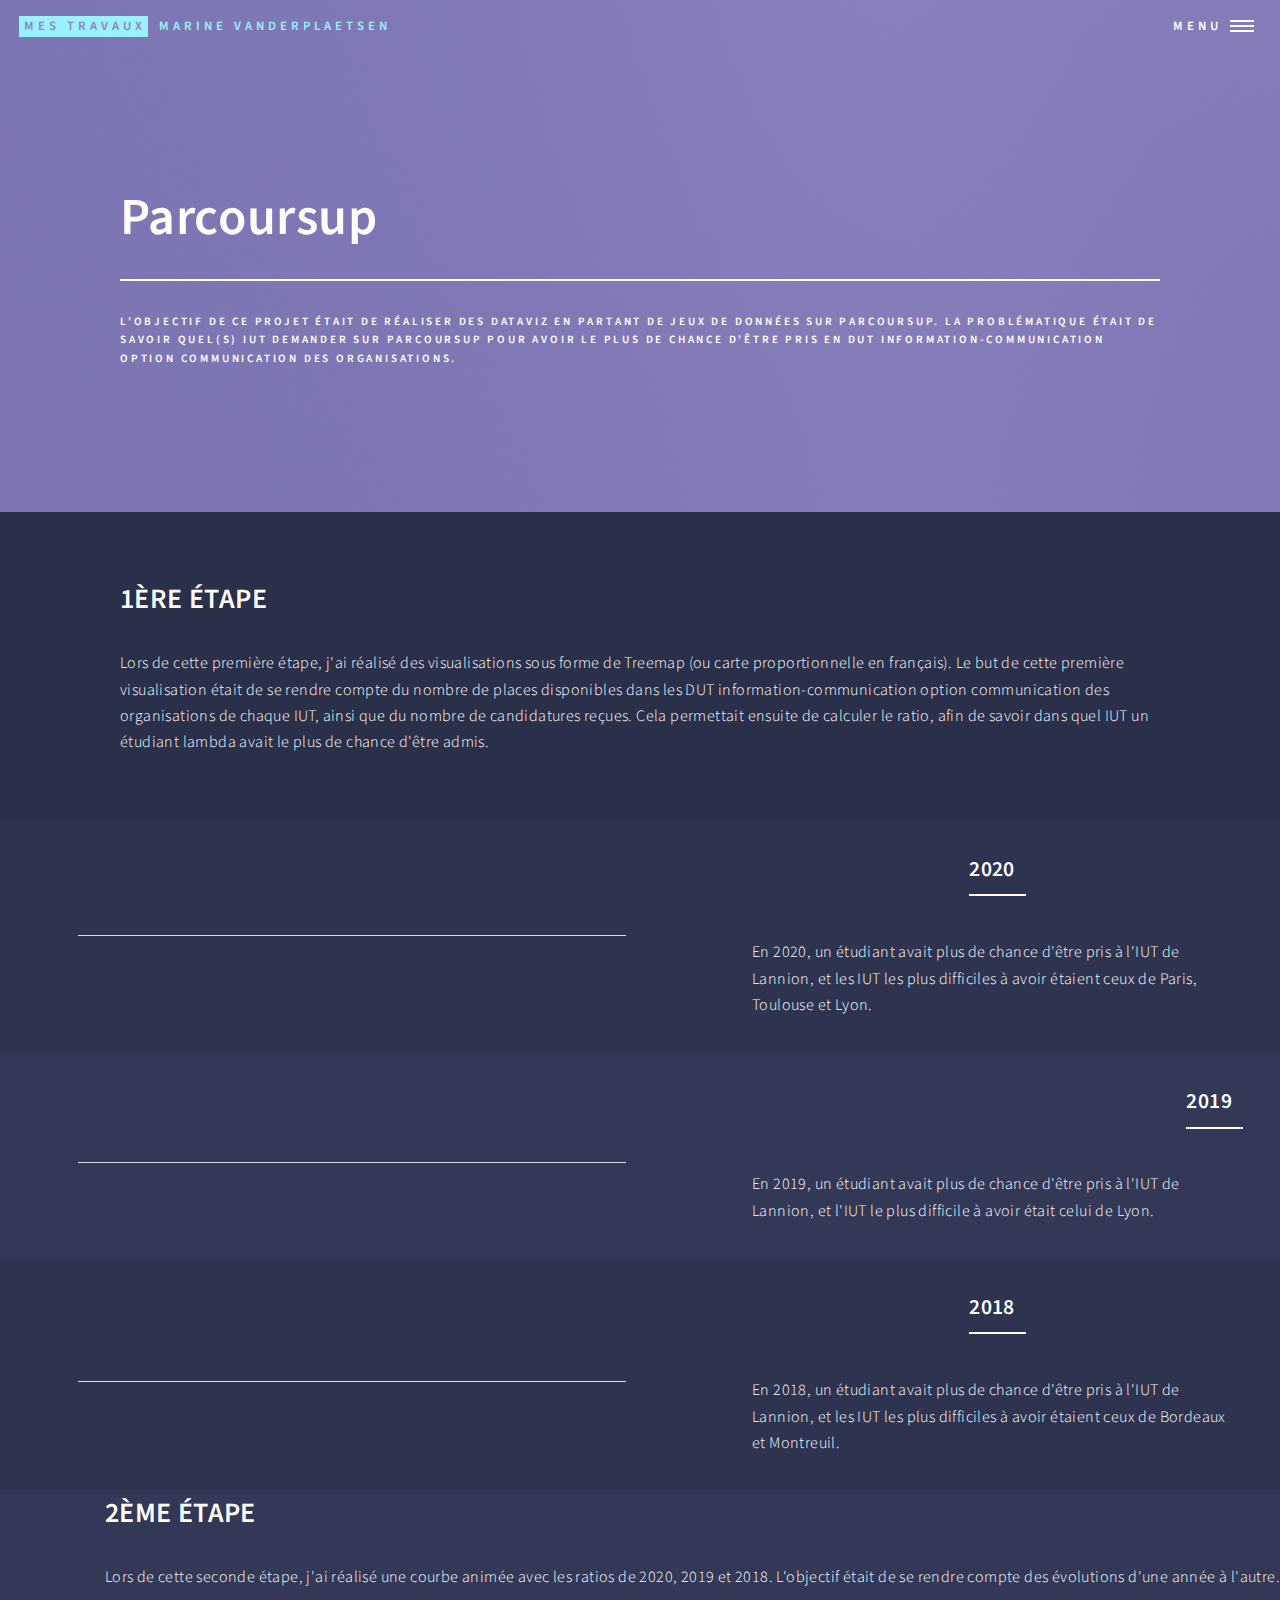
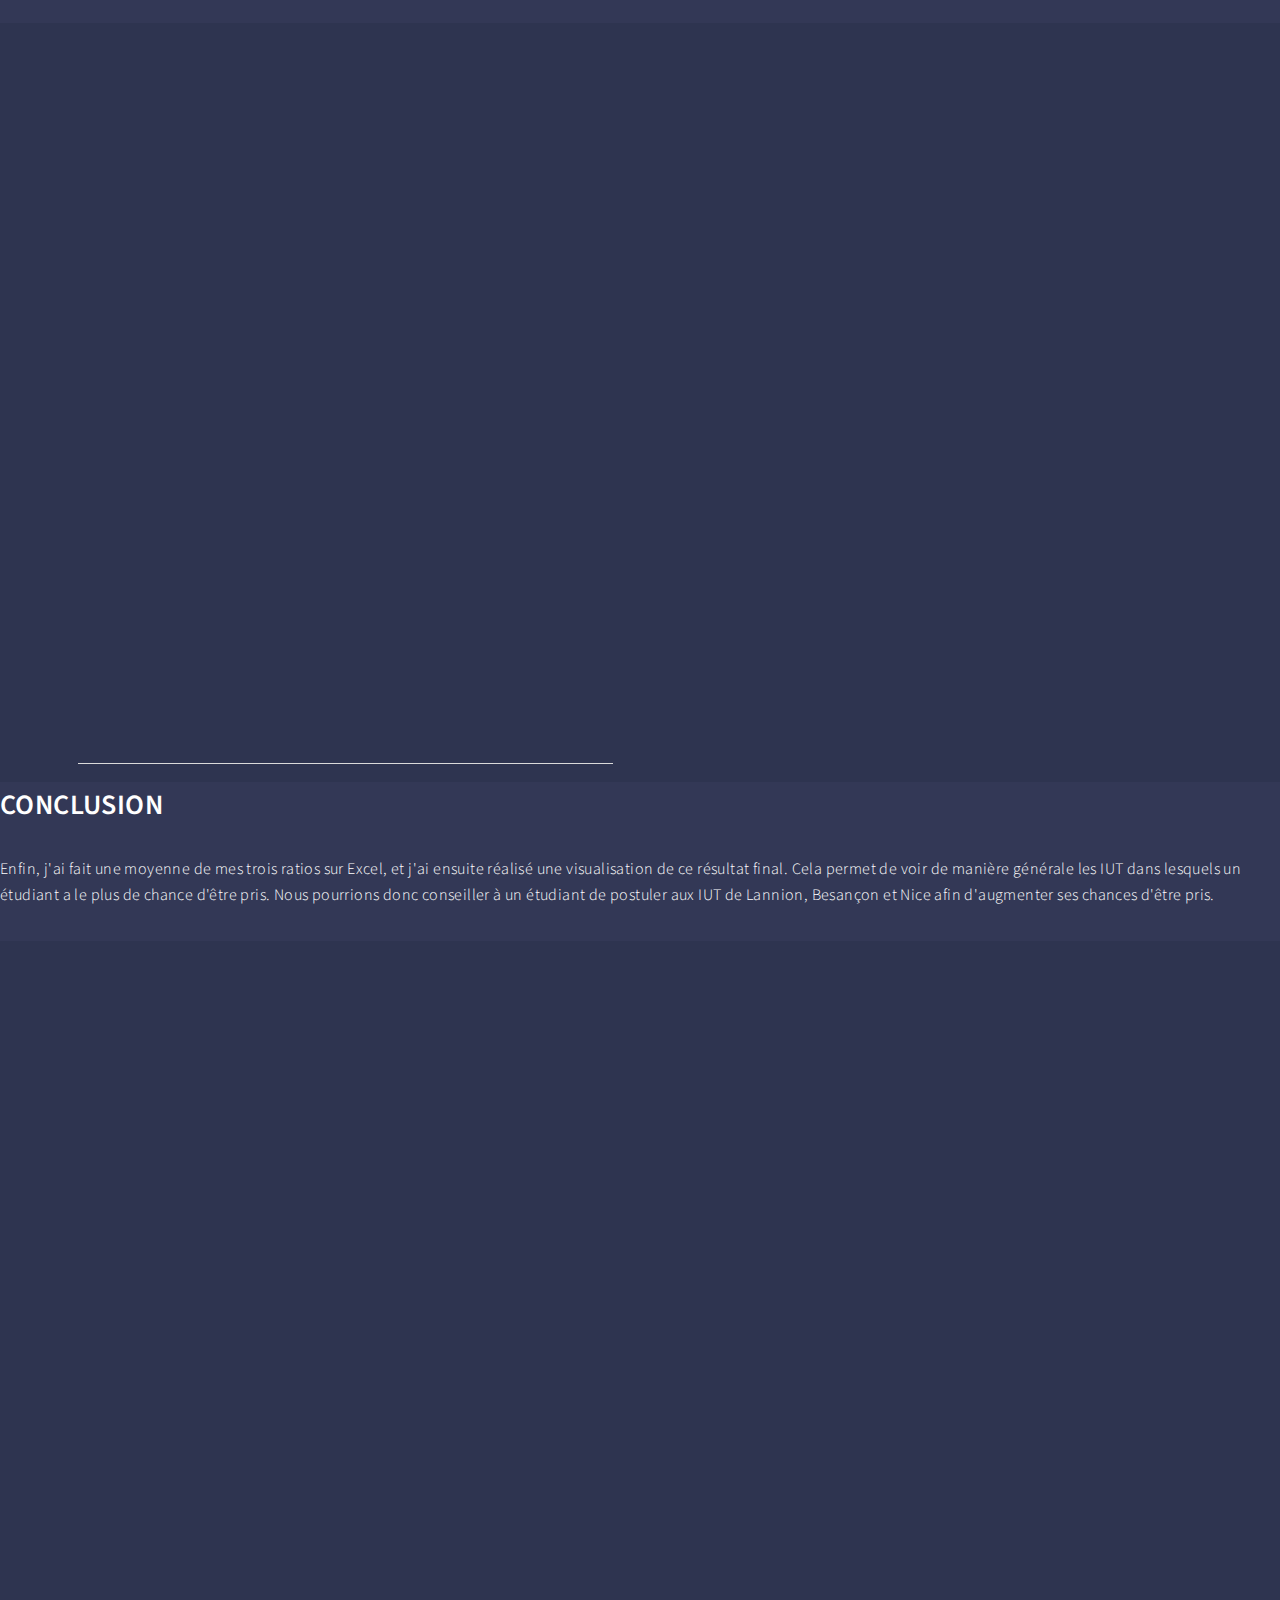
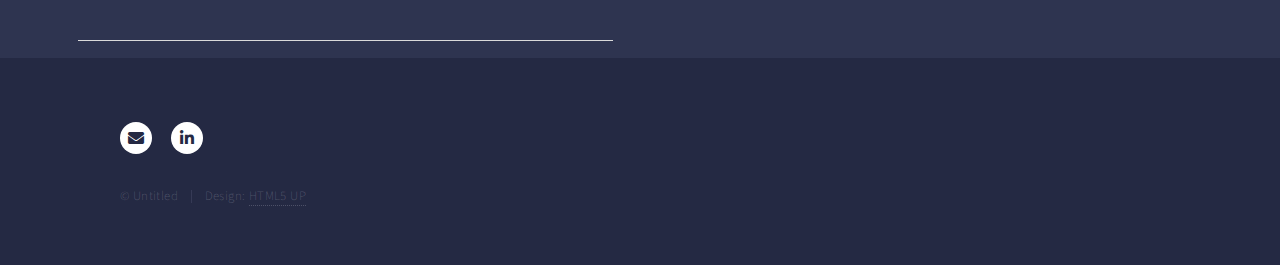
==== commit ffc91fc3: "Add files via upload" ====
--- a/parcoursup.html
+++ b/parcoursup.html
@@ -50,8 +50,7 @@
 								<h1>Parcoursup</h1>
 							</header>
 							<div class="content">
-								<p>L'objectif de ce projet était de réaliser des dataviz en partant de jeux de données sur Parcoursup.<br />
-								La problématique était de savoir quel(s) IUT demander sur Parcoursup pour avoir le plus de chance d'être pris en DUT information-communication option communication des organisations.</p>
+								<p>L'objectif de ce projet était de réaliser des dataviz en partant de jeux de données sur Parcoursup. la problématique était de savoir quel(s) iut demander sur Parcoursup pour avoir le plus de chance d'être pris en dut information-communication option communication des organisations.</p>
 							</div>
 						</div>
 					</section>
@@ -61,51 +60,125 @@
 
 
 
-						<!-- Two -->
+					
+                        
+                        <section id="one">
+                            <div class="inner">
+                            <header class="content">
+                                <h2>1ÈRE ÉTAPE</h2>
+                            </header>
+                            <p>Lors de cette première étape, j'ai réalisé des visualisations sous forme de Treemap (ou carte proportionnelle en français). Le but de cette première visualisation était de se rendre compte du nombre de places disponibles dans les DUT information-communication option communication des organisations de chaque IUT, ainsi que du nombre de candidatures reçues. Cela permettait ensuite de calculer le ratio, afin de savoir dans quel IUT un étudiant lambda avait le plus de chance d'être admis.</p>
+                            </div>
+                                </section>
+                        
+                        	<!-- Two -->
 							<section id="two" class="spotlights">
 								<section>
-									<a href="topfivefirst.html" class="image">
-										<img src="images/pic01.jpg" alt="" data-position="center center" />
-									</a>
+                                    <div class="content">
+										<div class="inner">
+										<div class="infogram-embed" data-id="7054cd1c-2ca9-4181-bb87-d52fb38bca37" data-type="interactive" data-title="Untitled report"></div><script>!function(e,i,n,s){var t="InfogramEmbeds",d=e.getElementsByTagName("script")[0];if(window[t]&&window[t].initialized)window[t].process&&window[t].process();else if(!e.getElementById(n)){var o=e.createElement("script");o.async=1,o.id=n,o.src="https://e.infogram.com/js/dist/embed-loader-min.js",d.parentNode.insertBefore(o,d)}}(document,0,"infogram-async");</script><div style="padding:8px 0;font-family:Arial!important;font-size:13px!important;line-height:15px!important;text-align:center;border-top:1px solid #dadada;margin:0 30px"><br></div>
+									</div>
+									</div>
 									<div class="content">
-										<div class="inner">
+										
 											<header class="major">
-												<h3>Première visualisation</h3>
+												<h3>2020</h3>
 											</header>
-											<p>Nullam et orci eu lorem consequat tincidunt vivamus et sagittis magna sed nunc rhoncus condimentum sem. In efficitur ligula tate urna. Maecenas massa sed magna lacinia magna pellentesque lorem ipsum dolor. Nullam et orci eu lorem consequat tincidunt. Vivamus et sagittis tempus.</p>
+											<p> En 2020, un étudiant avait plus de chance d'être pris à l'IUT de Lannion, et les IUT les plus difficiles à avoir étaient ceux de Paris, Toulouse et Lyon.</p>
 											
-										</div>
-									</div>
-								</section>
+										
+									</div>
+								</section>
+								
+                                <!--2019-->
+                                <section>
+                                    
+									<div class="content">
+										
+											<header class="major">
+												<h3>2019</h3>
+											</header>
+											<p> En 2019, un étudiant avait plus de chance d'être pris à l'IUT de Lannion, et l'IUT le plus difficile à avoir était celui de Lyon.</p>
+											
+										
+									</div>
+                                    
+                                    <div class="content">
+										<div class="inner">
+										<div class="infogram-embed" data-id="ffb5dc94-de91-4a92-833c-791577115def" data-type="interactive" data-title="Copy: Candidatures en 2020"></div><script>!function(e,i,n,s){var t="InfogramEmbeds",d=e.getElementsByTagName("script")[0];if(window[t]&&window[t].initialized)window[t].process&&window[t].process();else if(!e.getElementById(n)){var o=e.createElement("script");o.async=1,o.id=n,o.src="https://e.infogram.com/js/dist/embed-loader-min.js",d.parentNode.insertBefore(o,d)}}(document,0,"infogram-async");</script><div style="padding:8px 0;font-family:Arial!important;font-size:13px!important;line-height:15px!important;text-align:center;border-top:1px solid #dadada;margin:0 30px"></div>
+									</div>
+									</div>
+								</section>
+                                
+                                <!--2018-->
+                                <section>
+                                    
+                                    
+                                    <div class="content">
+										<div class="inner">
+										<div class="infogram-embed" data-id="2e8d9cd0-236e-4c4a-89b4-ec61fa9a8aec" data-type="interactive" data-title="Copy: Candidatures en 2019"></div><script>!function(e,i,n,s){var t="InfogramEmbeds",d=e.getElementsByTagName("script")[0];if(window[t]&&window[t].initialized)window[t].process&&window[t].process();else if(!e.getElementById(n)){var o=e.createElement("script");o.async=1,o.id=n,o.src="https://e.infogram.com/js/dist/embed-loader-min.js",d.parentNode.insertBefore(o,d)}}(document,0,"infogram-async");</script><div style="padding:8px 0;font-family:Arial!important;font-size:13px!important;line-height:15px!important;text-align:center;border-top:1px solid #dadada;margin:0 30px"></div>
+									</div>
+									</div>
+                                    
+                                    <div class="content">
+										
+											<header class="major">
+												<h3>2018</h3>
+											</header>
+											<p> En 2018, un étudiant avait plus de chance d'être pris à l'IUT de Lannion, et les IUT les plus difficiles à avoir étaient ceux de Bordeaux et Montreuil.</p>
+											
+										
+									</div>
+								</section>
+                                
+                                
+                                <!--2ème étape-->
+                                
+                                
+                                <section id="three">
+                            <div class="inner">
+                            <header class="content">
+                                <h2>2ÈME ÉTAPE</h2>
+                            </header>
+                            <p>Lors de cette seconde étape, j'ai réalisé une courbe animée avec les ratios de 2020, 2019 et 2018. L'objectif était de se rendre compte des évolutions d'une année à l'autre.</p>
+                            </div>
+                                </section>
+                        
+                            <section id="four" class="spotlights">
 								<section>
-									<a href="topfivesecond.html" class="image">
-										<img src="images/pic02.jpg" alt="" data-position="top center" />
-									</a>
-									<div class="content">
-										<div class="inner">
-											<header class="major">
-												<h3>Deuxième visualisation</h3>
-											</header>
-											<p>Nullam et orci eu lorem consequat tincidunt vivamus et sagittis magna sed nunc rhoncus condimentum sem. In efficitur ligula tate urna. Maecenas massa sed magna lacinia magna pellentesque lorem ipsum dolor. Nullam et orci eu lorem consequat tincidunt. Vivamus et sagittis tempus.</p>
-											
-										</div>
-									</div>
-								</section>
-                                
-                                <section>
-									<a href="topfivefirst.html" class="image">
-										<img src="images/pic01.jpg" alt="" data-position="center center" />
-									</a>
-									<div class="content">
-										<div class="inner">
-											<header class="major">
-												<h3>Troisième visualisation</h3>
-											</header>
-											<p>Nullam et orci eu lorem consequat tincidunt vivamus et sagittis magna sed nunc rhoncus condimentum sem. In efficitur ligula tate urna. Maecenas massa sed magna lacinia magna pellentesque lorem ipsum dolor. Nullam et orci eu lorem consequat tincidunt. Vivamus et sagittis tempus.</p>
-											
-										</div>
-									</div>
-								</section>
+                                    <div class="content">
+										<div class="inner">
+										<iframe src="https://e.infogram.com/2d8f81cc-843a-488d-966b-b392b43a8ed8?src=embed" title="Conclusion" width="595" height="700" scrolling="no" frameborder="0" style="border:none;" allowfullscreen="allowfullscreen"></iframe><div style="padding:8px 0;font-family:Arial!important;font-size:13px!important;line-height:15px!important;text-align:center;border-top:1px solid #dadada;margin:0 30px;width: 535px"></div>
+									</div>
+									</div>
+									
+								</section>
+                                
+								<!--Conclusion-->
+                                
+							</section>
+
+                                <section id="five">
+                            <div class="inner">
+                            <header class="content">
+                                <h2>CONCLUSION</h2>
+                            </header>
+                            <p>Enfin, j'ai fait une moyenne de mes trois ratios sur Excel, et j'ai ensuite réalisé une visualisation de ce résultat final. Cela permet de voir de manière générale les IUT dans lesquels un étudiant a le plus de chance d'être pris. Nous pourrions donc conseiller à un étudiant de postuler aux IUT de Lannion, Besançon et Nice afin d'augmenter ses chances d'être pris.</p>
+                            </div>
+                                </section>
+                                
+                                <section id="six" class="spotlights">
+								
+                                    <div class="content">
+                                        <div class="inner">
+										
+										<iframe src="https://e.infogram.com/e9040b4f-893c-439f-aef7-0cedea63fe88?src=embed" title="Copy: Conclusion" width="595" height="659" scrolling="no" frameborder="0" style="border:none;" allowfullscreen="allowfullscreen"></iframe><div style="padding:8px 0;font-family:Arial!important;font-size:13px!important;line-height:15px!important;text-align:center;border-top:1px solid #dadada;margin:0 30px;width: 535px"></div>
+                                            
+									</div>
+									</div>
+									
+								
+                                
 								
 							</section>
 
@@ -119,11 +192,11 @@
 						<div class="inner">
 							<ul class="icons">
 
-                                <li><a href="mailto:marinevdp@orange.fr" target="_blank" class="icon solid alt fa-envelope"><span class="label">Mail</span></a></li>
-								<li><a href="https://www.linkedin.com/in/marine-vanderplaetsen/" target="_blank" class="icon brands alt fa-linkedin-in"><span class="label">LinkedIn</span></a></li>
+                                <li><a href="mailto:marinevdp@orange.fr" class="icon solid alt fa-envelope"><span class="label">Mail</span></a></li>
+								<li><a href="https://www.linkedin.com/in/marine-vanderplaetsen/" class="icon brands alt fa-linkedin-in"><span class="label">LinkedIn</span></a></li>
 							</ul>
 							<ul class="copyright">
-								<li>&copy; 2021 - Marine Vanderplaetsen </li><li>Design: <a href="https://html5up.net" target="_blank">HTML5 UP</a></li>
+								<li>&copy; Untitled</li><li>Design: <a href="https://html5up.net">HTML5 UP</a></li>
 							</ul>
                             
 						</div>
